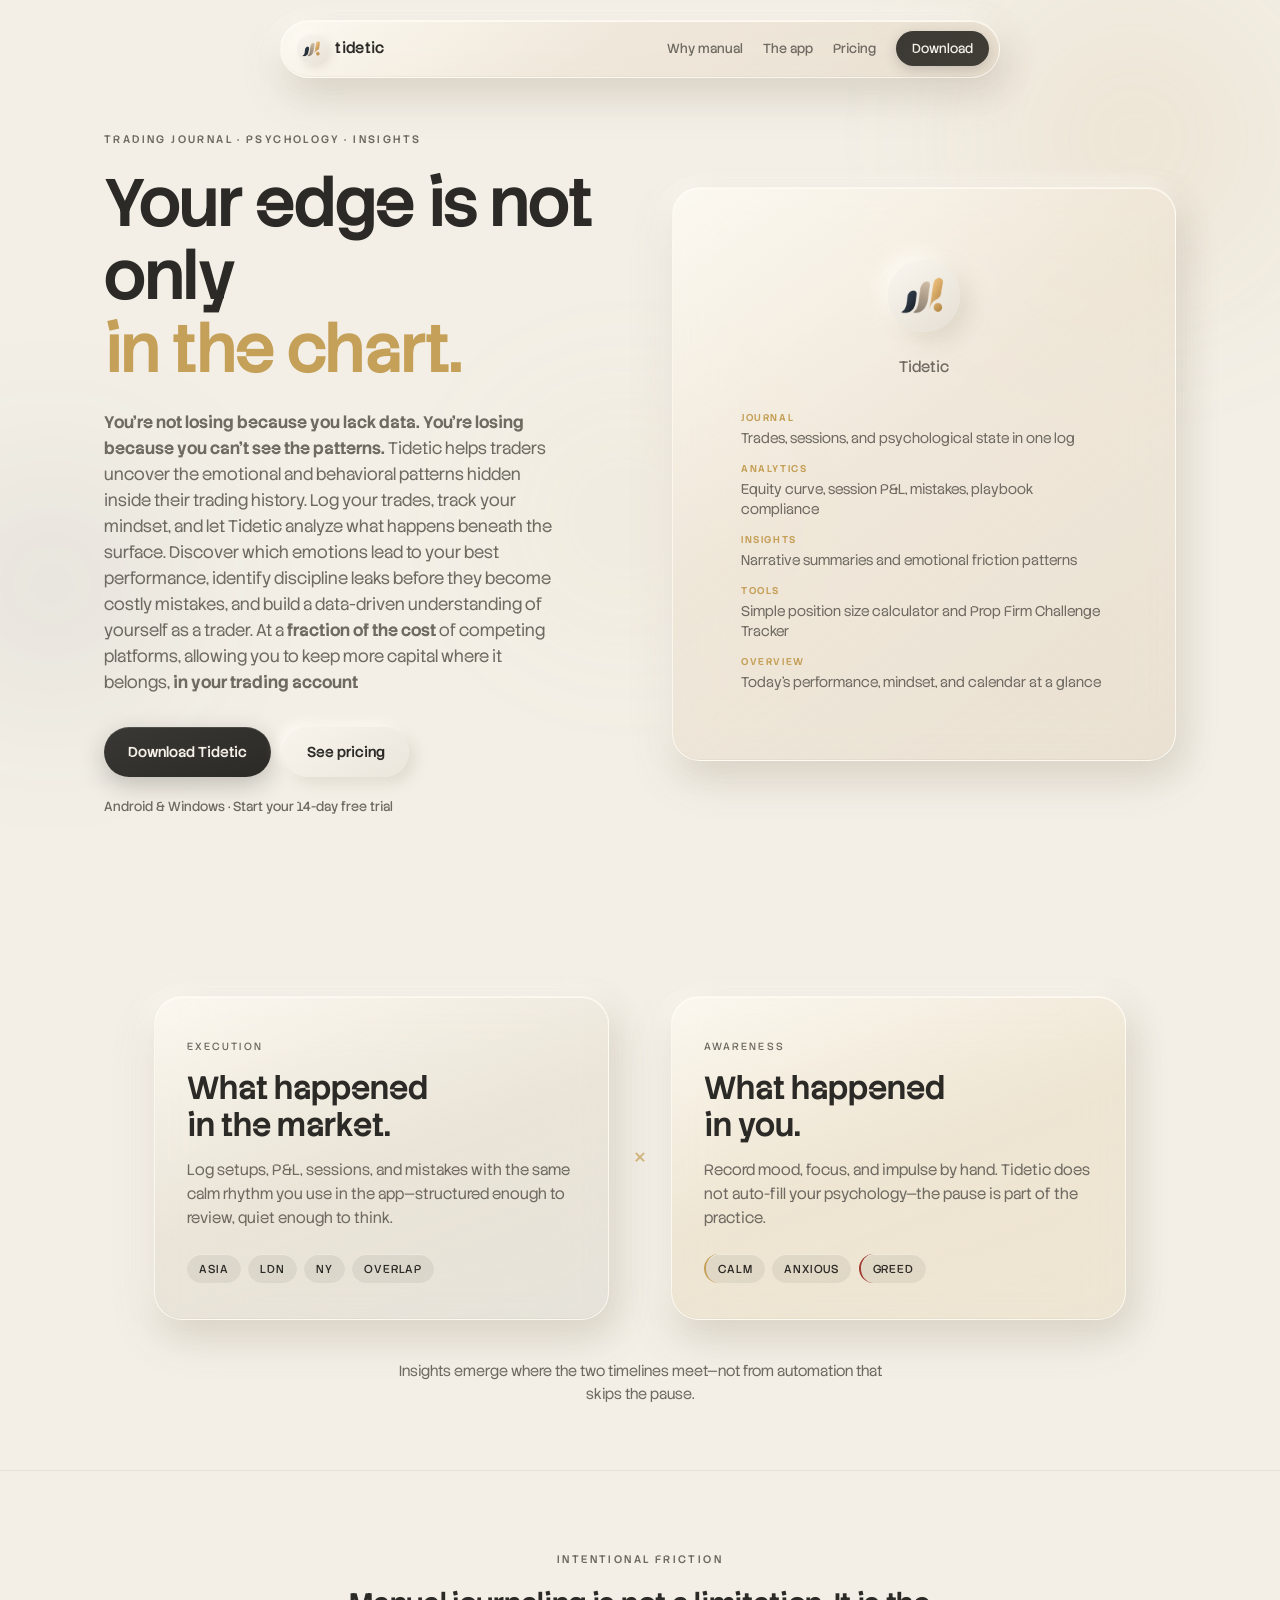
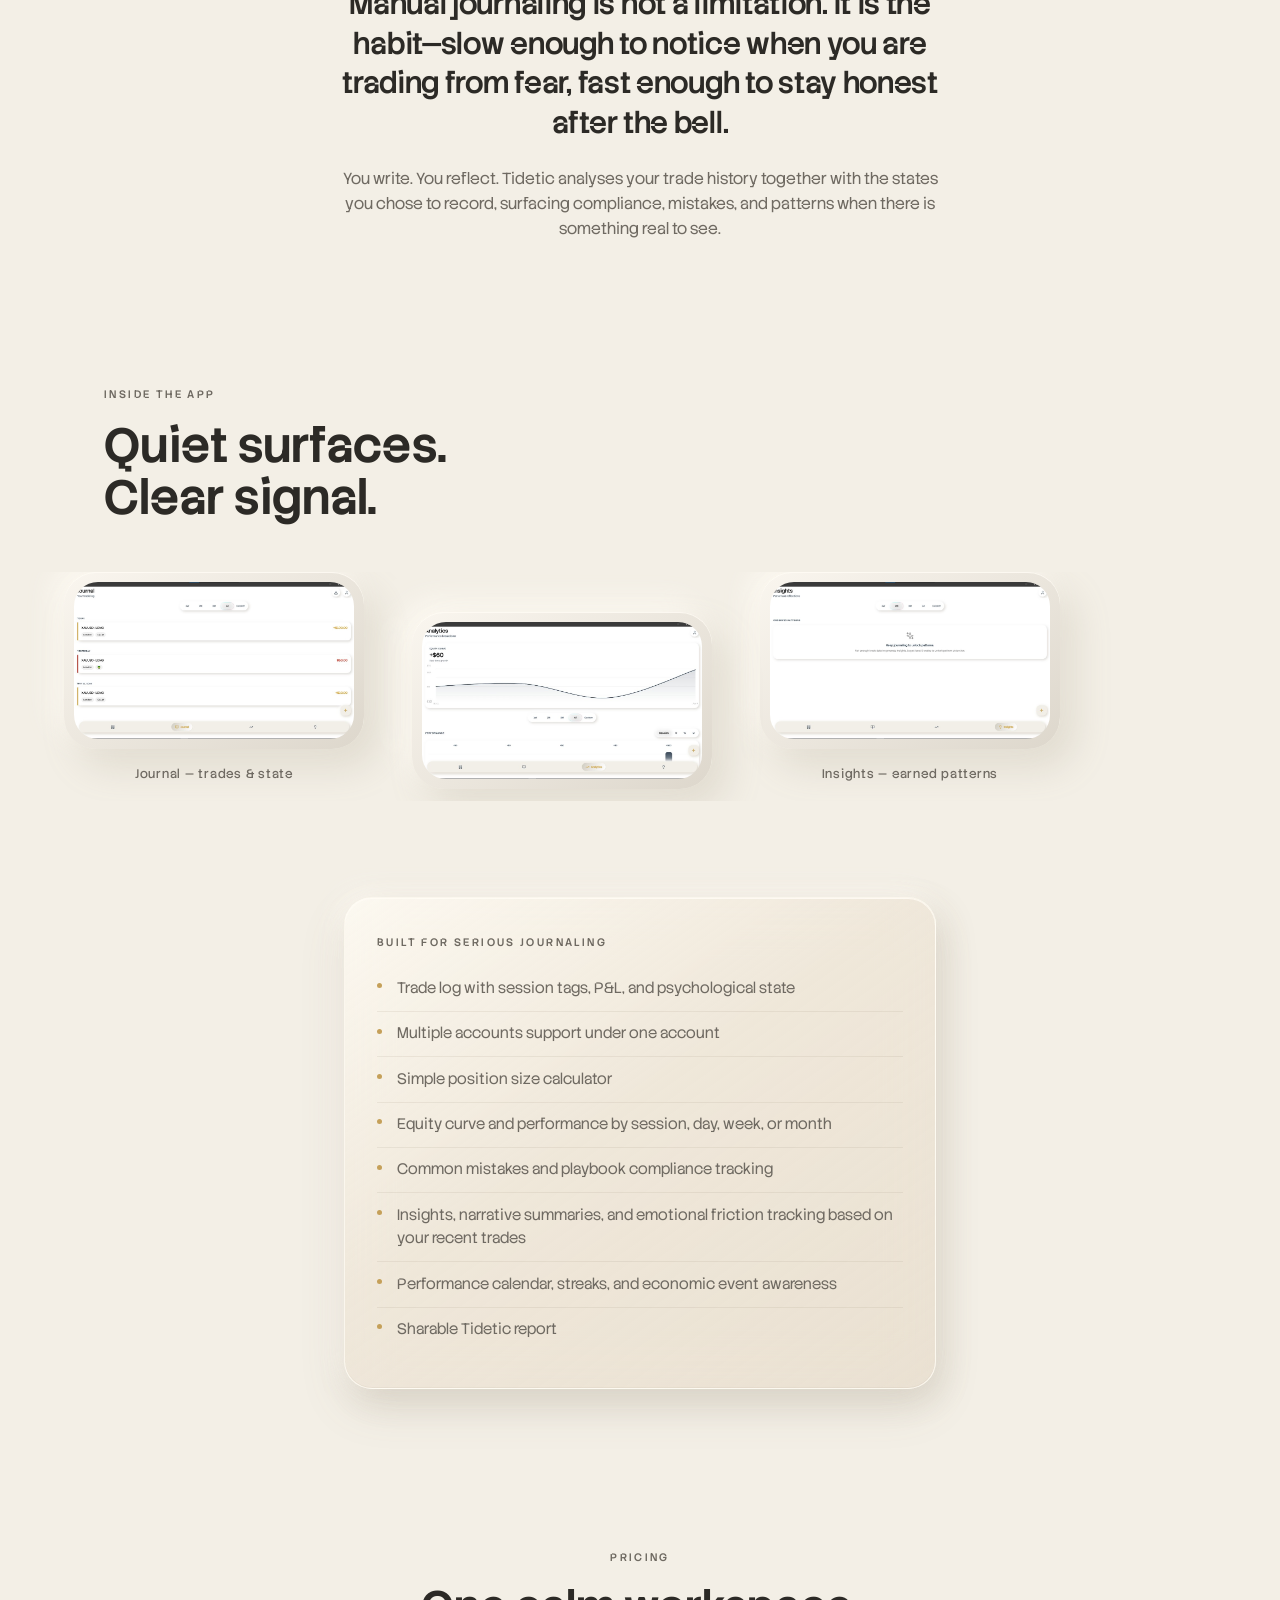
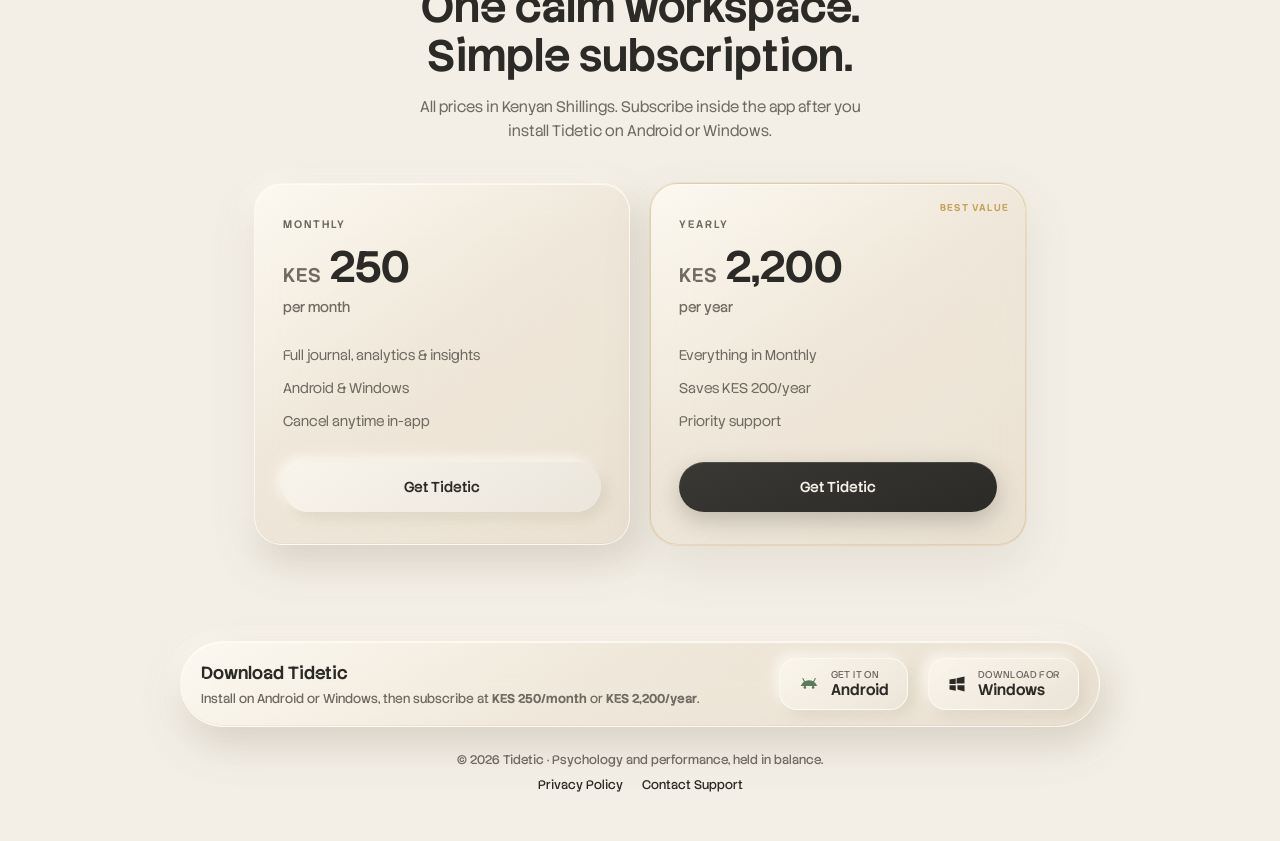
==== index.html @ ba8c6c42 "Update pricing math" ====
<!DOCTYPE html>
<html lang="en">

<head>
  <meta charset="UTF-8" />
  <meta name="viewport" content="width=device-width, initial-scale=1.0" />
  <meta name="description"
    content="Tidetic is a trading journal for Android and Windows that pairs your trades with your psychological state—manual reflection, session analytics, and insights." />
  <meta property="og:title" content="Tidetic — Trade journal &amp; psychology" />
  <meta property="og:description"
    content="Journal trades and mindset together. KES 250/month or KES 2,200/year. Android &amp; Windows." />
  <meta property="og:type" content="website" />
  <meta name="theme-color" content="#f3efe6" />
  <title>Tidetic — Trading journal &amp; psychology</title>
  <link rel="icon" href="images/app_logo_padded_transparent.png" type="image/png" />
  <link rel="preconnect" href="https://fonts.googleapis.com" />
  <link rel="preconnect" href="https://fonts.gstatic.com" crossorigin />
  <link href="https://fonts.googleapis.com/css2?family=Stack+Sans+Notch:wght@300;400;500;600;700&display=swap"
    rel="stylesheet" />
  <link rel="stylesheet" href="styles.css" />
  <script src="config.js" defer></script>
</head>

<body>
  <div class="ambient" aria-hidden="true">
    <span class="orb orb--gold"></span>
    <span class="orb orb--slate"></span>
    <span class="orb orb--warm"></span>
  </div>

  <header class="site-head glass-strip">
    <a class="mark" href="#top" aria-label="Tidetic home">
      <span class="mark__yin" aria-hidden="true">
        <img src="images/app_logo_padded_transparent.png" alt="" width="30" height="30" />
      </span>
      <span class="mark__word">tidetic</span>
    </a>
    <nav class="site-head__nav" aria-label="Primary">
      <a href="#philosophy">Why manual</a>
      <a href="#product">The app</a>
      <a href="#pricing">Pricing</a>
      <a href="#download" class="nav-cta">Download</a>
    </nav>
  </header>

  <main id="top">
    <section class="hero">
      <div class="hero__intro">
        <p class="eyebrow">Trading journal · Psychology · Insights</p>
        <h1>
          <span class="hero__line">Your edge is not only</span>
          <span class="hero__line hero__line--accent">in the chart.</span>
        </h1>
        <p class="hero__lede">
          <b>You're not losing because you lack data. You're losing because you can't see the patterns.</b>
          Tidetic helps traders uncover the emotional and behavioral patterns hidden inside their trading history. Log
          your trades, track your mindset, and let Tidetic analyze what happens beneath the surface. Discover which
          emotions lead to your best performance, identify discipline leaks before they become costly mistakes, and
          build a data-driven understanding of yourself as a trader. At a <b>fraction of the cost</b> of competing
          platforms, allowing you to keep more capital where it belongs, <b>in your trading account</b>
        </p>
        <div class="hero__actions">
          <a href="#download" class="btn btn--primary">Download Tidetic</a>
          <a href="#pricing" class="btn btn--ghost">See pricing</a>
        </div>
        <p class="hero__platforms">Android &amp; Windows · Start your 14-day free trial</p>
      </div>

      <div class="hero-glass glass-panel glass-panel--hero">
        <div class="hero-glass__body">
          <div class="splash-mimic">
            <div class="splash-mimic__orb">
              <img src="images/app_logo_padded_transparent.png" alt="Tidetic app icon" width="72" height="72" />
            </div>
            <p class="splash-mimic__label">Tidetic</p>
          </div>
          <ul class="hero-features">
            <li><span class="hero-features__label">Journal</span> Trades, sessions, and psychological state in one log
            </li>
            <li><span class="hero-features__label">Analytics</span> Equity curve, session P&amp;L, mistakes, playbook
              compliance</li>
            <li><span class="hero-features__label">Insights</span> Narrative summaries and emotional friction patterns
            </li>
            <li><span class="hero-features__label">Tools</span> Simple position size calculator and Prop Firm Challenge
              Tracker</li>
            <li><span class="hero-features__label">Overview</span> Today’s performance, mindset, and calendar at a
              glance</li>
          </ul>
        </div>
      </div>
    </section>

    <section class="duality" aria-labelledby="duality-heading">
      <h2 id="duality-heading" class="sr-only">Trade data and psychological state</h2>
      <div class="duality__grid">
        <article class="glass-panel duality__pane duality__pane--trade">
          <span class="pane-label">Execution</span>
          <h3 class="pane-title">What happened<br />in the market.</h3>
          <p class="pane-copy">Log setups, P&amp;L, sessions, and mistakes with the same calm rhythm you use in the
            app—structured enough to review, quiet enough to think.</p>
          <ul class="pane-tags">
            <li>Asia</li>
            <li>LDN</li>
            <li>NY</li>
            <li>Overlap</li>
          </ul>
        </article>
        <div class="duality__bridge" aria-hidden="true"><span class="duality__and">×</span></div>
        <article class="glass-panel duality__pane duality__pane--mind">
          <span class="pane-label">Awareness</span>
          <h3 class="pane-title">What happened<br />in you.</h3>
          <p class="pane-copy">Record mood, focus, and impulse by hand. Tidetic does not auto-fill your psychology—the
            pause is part of the practice.</p>
          <ul class="pane-tags pane-tags--state">
            <li>Calm</li>
            <li>Anxious</li>
            <li>Greed</li>
          </ul>
        </article>
      </div>
      <p class="duality__footnote">Insights emerge where the two timelines meet—not from automation that skips the
        pause.</p>
    </section>

    <section id="philosophy" class="philosophy">
      <div class="philosophy__inner">
        <p class="eyebrow">Intentional friction</p>
        <blockquote class="philosophy__quote">
          Manual journaling is not a limitation. It is the habit—slow enough to notice when you are trading from fear,
          fast enough to stay honest after the bell.
        </blockquote>
        <p class="philosophy__body">
          You write. You reflect. Tidetic analyses your trade history together with the states you chose to record,
          surfacing compliance, mistakes, and patterns when there is something real to see.
        </p>
      </div>
    </section>

    <section id="product" class="showcase">
      <header class="showcase__head">
        <p class="eyebrow">Inside the app</p>
        <h2>Quiet surfaces.<br />Clear signal.</h2>
      </header>
      <div class="showcase__stage">
        <figure class="device-frame">
          <div class="device-frame__bezel">
            <img src="images/journal.png" alt="Tidetic Journal screen listing trades with psychological tags"
              width="390" height="844" loading="lazy" />
          </div>
          <figcaption>Journal — trades &amp; state</figcaption>
        </figure>
        <figure class="device-frame device-frame--offset">
          <div class="device-frame__bezel">
            <img src="images/analytics-equity.png" alt="Tidetic Analytics equity curve and performance breakdown"
              width="390" height="844" loading="lazy" />
          </div>
          <figcaption>Analytics — equity &amp; sessions</figcaption>
        </figure>
        <figure class="device-frame">
          <div class="device-frame__bezel">
            <img src="images/insights.png" alt="Tidetic Insights patterns and reflections" width="390" height="844"
              loading="lazy" />
          </div>
          <figcaption>Insights — earned patterns</figcaption>
        </figure>
      </div>
    </section>

    <section class="capabilities">
      <div class="capabilities__glass glass-panel">
        <p class="eyebrow">Built for serious journaling</p>
        <ul class="capabilities__list">
          <li>Trade log with session tags, P&amp;L, and psychological state</li>
          <li>Multiple accounts support under one account</li>
          <li>Simple position size calculator</li>
          <li>Equity curve and performance by session, day, week, or month</li>
          <li>Common mistakes and playbook compliance tracking</li>
          <li>Insights, narrative summaries, and emotional friction tracking based on your recent trades</li>
          <li>Performance calendar, streaks, and economic event awareness</li>
          <li>Sharable Tidetic report</li>
        </ul>
      </div>
    </section>

    <section id="pricing" class="pricing" aria-labelledby="pricing-heading">
      <header class="pricing__head">
        <p class="eyebrow">Pricing</p>
        <h2 id="pricing-heading">One calm workspace.<br />Simple subscription.</h2>
        <p class="pricing__intro">All prices in Kenyan Shillings. Subscribe inside the app after you install Tidetic on
          Android or Windows.</p>
      </header>

      <div class="pricing__cards">
        <article class="glass-panel pricing-card">
          <p class="pricing-card__label">Monthly</p>
          <p class="pricing-card__price"><span class="pricing-card__currency">KES</span> <span
              class="pricing-card__amount">250</span></p>
          <p class="pricing-card__period">per month</p>
          <ul class="pricing-card__features">
            <li>Full journal, analytics &amp; insights</li>
            <li>Android &amp; Windows</li>
            <li>Cancel anytime in-app</li>
          </ul>
          <a href="#download" class="btn btn--ghost pricing-card__cta">Get Tidetic</a>
        </article>

        <article class="glass-panel pricing-card pricing-card--featured">
          <p class="pricing-card__badge">Best value</p>
          <p class="pricing-card__label">Yearly</p>
          <p class="pricing-card__price"><span class="pricing-card__currency">KES</span> <span
              class="pricing-card__amount">2,200</span></p>
          <p class="pricing-card__period">per year</p>
          <ul class="pricing-card__features">
            <li>Everything in Monthly</li>
            <li>Saves KES 200/year</li>
            <li>Priority support</li>
          </ul>
          <a href="#download" class="btn btn--primary pricing-card__cta">Get Tidetic</a>
        </article>
      </div>
    </section>
  </main>

  <footer id="download" class="site-footer">
    <div class="download-dock__glass glass-strip">
      <div class="download-dock__copy">
        <p class="download-dock__title">Download Tidetic</p>
        <p class="download-dock__sub">Install on Android or Windows, then subscribe at <strong>KES 250/month</strong> or
          <strong>KES 2,200/year</strong>.
        </p>
      </div>
      <div class="download-dock__actions">
        <a href="downloads/tidetic-android.apk" download class="dl-btn dl-btn--android" id="dl-android"
          aria-label="Get Tidetic on Android">
          <svg viewBox="0 0 24 24" width="22" height="22" aria-hidden="true">
            <path fill="currentColor"
              d="M17.6 9.48l1.84-3.18c.16-.27.06-.62-.22-.78a.6.6 0 0 0-.78.22l-1.88 3.24a11.4 11.4 0 0 0-8.92 0L5.76 5.74a.6.6 0 0 0-.78-.22c-.28.16-.38.51-.22.78L6.4 9.48A10.15 10.15 0 0 0 3 14.25h18a10.15 10.15 0 0 0-3.6-4.77zM7.5 17.25a1.5 1.5 0 1 1 0-3 1.5 1.5 0 0 1 0 3zm9 0a1.5 1.5 0 1 1 0-3 1.5 1.5 0 0 1 0 3z" />
          </svg>
          <span><small>Get it on</small>Android</span>
        </a>
        <a href="downloads/tidetic-windows.exe" download class="dl-btn dl-btn--windows" id="dl-windows" aria-label="Get Tidetic for Windows">
          <svg viewBox="0 0 24 24" width="20" height="20" aria-hidden="true">
            <path fill="currentColor"
              d="M3 12V6.5l7.5-1v6.5H3zm8.5-7L21 3v8.5h-9.5V5zM3 13.5h7.5V20L3 18.5V13.5zm9.5 0H21V21l-8.5-2.5v-5z" />
          </svg>
          <span><small>Download for</small>Windows</span>
        </a>
      </div>
    </div>
    <div class="site-footer__meta">
      <p>© <span id="year"></span> Tidetic · Psychology and performance, held in balance.</p>
      <p>
        <a href="privacy.html" style="margin-right: 16px;">Privacy Policy</a>
        <a href="mailto:tideticjournal@gmail.com">Contact Support</a>
      </p>
    </div>
  </footer>

  <script src="script.js"></script>

  <!--Start of Tawk.to Script-->
  <script type="text/javascript">
  var Tawk_API=Tawk_API||{}, Tawk_LoadStart=new Date();
  (function(){
  var s1=document.createElement("script"),s0=document.getElementsByTagName("script")[0];
  s1.async=true;
  s1.src='https://embed.tawk.to/6a3e41a8a628e21d47729a37/1js1j0urt';
  s1.charset='UTF-8';
  s1.setAttribute('crossorigin','*');
  s0.parentNode.insertBefore(s1,s0);
  })();
  </script>
  <!--End of Tawk.to Script-->
</body>

</html>
---- styles.css ----
/* Tidetic landing — warm cream, liquid glass, soft neumorphism */

:root {
  --cream: #f3efe6;
  --cream-deep: #ebe6dc;
  --cream-ink: #2c2a26;
  --cream-muted: #6f6a62;
  --gold: #c5a059;
  --gold-soft: #dcc48a;
  --gold-glow: rgba(197, 160, 89, 0.35);
  --brick: #a33b32;
  --slate: #4a5568;
  --glass-fill: rgba(252, 248, 240, 0.52);
  --glass-edge: rgba(255, 252, 245, 0.75);
  --glass-shadow: rgba(120, 108, 90, 0.12);
  --neu-light: rgba(255, 252, 245, 0.85);
  --neu-dark: rgba(160, 148, 128, 0.22);
  --radius-lg: 28px;
  --radius-pill: 999px;
  --font: "Stack Sans Notch", system-ui, sans-serif;
  --ease: cubic-bezier(0.22, 1, 0.36, 1);
}

*,
*::before,
*::after {
  box-sizing: border-box;
}

html {
  scroll-behavior: smooth;
}

body {
  margin: 0;
  min-height: 100vh;
  font-family: var(--font);
  font-weight: 400;
  color: var(--cream-ink);
  background: var(--cream);
  line-height: 1.55;
  overflow-x: hidden;
}

.sr-only {
  position: absolute;
  width: 1px;
  height: 1px;
  padding: 0;
  margin: -1px;
  overflow: hidden;
  clip: rect(0, 0, 0, 0);
  border: 0;
}

/* Ambient colour fields — makes glass readable */
.ambient {
  position: fixed;
  inset: 0;
  z-index: 0;
  pointer-events: none;
  overflow: hidden;
}

.orb {
  position: absolute;
  border-radius: 50%;
  filter: blur(80px);
  opacity: 0.55;
  animation: drift 22s var(--ease) infinite alternate;
}

.orb--gold {
  width: min(55vw, 420px);
  height: min(55vw, 420px);
  top: -8%;
  right: -5%;
  background: radial-gradient(circle, var(--gold-glow) 0%, transparent 70%);
}

.orb--slate {
  width: min(45vw, 360px);
  height: min(45vw, 360px);
  bottom: 15%;
  left: -10%;
  background: radial-gradient(circle, rgba(74, 85, 104, 0.2) 0%, transparent 70%);
  animation-delay: -7s;
}

.orb--warm {
  width: min(35vw, 280px);
  height: min(35vw, 280px);
  top: 42%;
  left: 38%;
  background: radial-gradient(circle, rgba(220, 196, 138, 0.25) 0%, transparent 70%);
  animation-delay: -14s;
}

@keyframes drift {
  from { transform: translate(0, 0) scale(1); }
  to { transform: translate(3%, 4%) scale(1.08); }
}

/* Shared glass — warm brownish tint like landing awareness card */
.glass-strip,
.glass-panel {
  background: linear-gradient(
    145deg,
    rgba(255, 252, 245, 0.72) 0%,
    rgba(235, 225, 210, 0.55) 45%,
    rgba(220, 205, 185, 0.42) 100%
  );
  backdrop-filter: blur(28px) saturate(1.35);
  -webkit-backdrop-filter: blur(28px) saturate(1.35);
  border: 1px solid var(--glass-edge);
  box-shadow:
    inset 0 1px 0 var(--neu-light),
    inset 0 -1px 0 rgba(180, 165, 145, 0.12),
    0 18px 48px var(--glass-shadow),
    8px 12px 32px var(--neu-dark),
    -6px -6px 24px var(--neu-light);
}

/* Header */
.site-head {
  position: fixed;
  top: 1.25rem;
  left: 50%;
  transform: translateX(-50%);
  z-index: 100;
  display: flex;
  align-items: center;
  justify-content: space-between;
  gap: 2rem;
  width: min(92vw, 720px);
  padding: 0.65rem 0.65rem 0.65rem 1rem;
  border-radius: var(--radius-pill);
}

.mark {
  display: flex;
  align-items: center;
  gap: 0.55rem;
  text-decoration: none;
  color: var(--cream-ink);
}

.mark__yin {
  display: flex;
  align-items: center;
  justify-content: center;
  width: 30px;
  height: 30px;
  border-radius: 50%;
  overflow: hidden;
  background: linear-gradient(145deg, #faf6ef, #e8e2d8);
  box-shadow:
    4px 4px 10px var(--neu-dark),
    -3px -3px 8px var(--neu-light);
}

.mark__yin img {
  width: 100%;
  height: 100%;
  border-radius: 50%;
  object-fit: cover;
  display: block;
}

.mark__word {
  font-size: 0.95rem;
  font-weight: 500;
  letter-spacing: 0.02em;
}

.site-head__nav {
  display: flex;
  align-items: center;
  gap: 1.25rem;
  font-size: 0.82rem;
}

.site-head__nav a {
  color: var(--cream-muted);
  text-decoration: none;
  transition: color 0.2s;
}

.site-head__nav a:hover {
  color: var(--cream-ink);
}

.nav-cta {
  padding: 0.45rem 1rem;
  border-radius: var(--radius-pill);
  background: linear-gradient(145deg, rgba(44, 42, 38, 0.92), rgba(55, 52, 47, 0.95));
  color: #f5f0e8 !important;
  box-shadow: 0 4px 14px rgba(44, 42, 38, 0.2);
}

/* Typography helpers */
.eyebrow {
  margin: 0 0 1rem;
  font-size: 0.68rem;
  font-weight: 500;
  letter-spacing: 0.22em;
  text-transform: uppercase;
  color: var(--cream-muted);
}

/* Hero */
main {
  position: relative;
  z-index: 1;
}

.hero {
  display: grid;
  grid-template-columns: 1fr 1fr;
  gap: clamp(2rem, 5vw, 4rem);
  align-items: center;
  min-height: 100vh;
  padding: 7rem clamp(1.5rem, 5vw, 5rem) 4rem;
  max-width: 1200px;
  margin: 0 auto;
}

.hero__line {
  display: block;
  font-size: clamp(2.4rem, 5.5vw, 4.2rem);
  font-weight: 600;
  line-height: 1.08;
  letter-spacing: -0.02em;
}

.hero__line--accent {
  color: var(--gold);
}

.hero__lede {
  margin: 1.5rem 0 2rem;
  max-width: 28rem;
  font-size: 1.05rem;
  font-weight: 300;
  color: var(--cream-muted);
}

.hero__actions {
  display: flex;
  flex-wrap: wrap;
  gap: 0.75rem;
}

.btn {
  display: inline-flex;
  align-items: center;
  padding: 0.85rem 1.5rem;
  border-radius: var(--radius-pill);
  font-family: var(--font);
  font-size: 0.9rem;
  font-weight: 500;
  text-decoration: none;
  transition: transform 0.25s var(--ease), box-shadow 0.25s;
}

.btn--primary {
  color: #f5f0e8;
  background: linear-gradient(160deg, #3a3834, #2c2a26);
  box-shadow:
    0 8px 24px rgba(44, 42, 38, 0.25),
    inset 0 1px 0 rgba(255, 252, 245, 0.12);
}

.btn--ghost {
  color: var(--cream-ink);
  background: linear-gradient(145deg, #f8f4ec, #ebe6dc);
  box-shadow:
    6px 6px 14px var(--neu-dark),
    -5px -5px 12px var(--neu-light);
}

.btn:hover {
  transform: translateY(-2px);
}

.hero__platforms {
  margin: 1.25rem 0 0;
  font-size: 0.82rem;
  color: var(--cream-muted);
}

/* Hero glass card */
.glass-panel--hero {
  border-radius: var(--radius-lg);
}

.hero-glass__body {
  padding: 2.25rem 2rem 2rem;
}

.splash-mimic {
  text-align: center;
  margin-bottom: 2rem;
}

.splash-mimic__orb {
  display: inline-flex;
  align-items: center;
  justify-content: center;
  width: 72px;
  height: 72px;
  border-radius: 50%;
  overflow: hidden;
  background: linear-gradient(145deg, #faf6ef, #e5dfd4);
  box-shadow:
    10px 10px 22px var(--neu-dark),
    -8px -8px 18px var(--neu-light);
}

.splash-mimic__orb img {
  width: 100%;
  height: 100%;
  object-fit: cover;
  display: block;
}

.splash-mimic__label {
  margin: 1rem 0 0;
  font-size: 0.95rem;
  font-weight: 400;
  color: var(--cream-muted);
}

.hero-features {
  list-style: none;
  margin: 0;
  padding: 0;
  display: flex;
  flex-direction: column;
  gap: 0.85rem;
}

.hero-features li {
  font-size: 0.88rem;
  font-weight: 300;
  color: var(--cream-muted);
  line-height: 1.45;
  padding-left: 0.25rem;
}

.hero-features__label {
  display: block;
  font-size: 0.62rem;
  font-weight: 600;
  letter-spacing: 0.16em;
  text-transform: uppercase;
  color: var(--gold);
  margin-bottom: 0.15rem;
}

/* Duality section */
.duality {
  padding: 6rem clamp(1.5rem, 5vw, 5rem) 4rem;
  max-width: 1100px;
  margin: 0 auto;
}

.duality__grid {
  display: grid;
  grid-template-columns: 1fr auto 1fr;
  gap: 1rem;
  align-items: stretch;
}

.glass-panel {
  border-radius: var(--radius-lg);
  padding: 2.25rem 2rem;
}

.duality__pane--trade {
  background: linear-gradient(
    160deg,
    rgba(255, 252, 245, 0.65) 0%,
    rgba(225, 218, 205, 0.5) 50%,
    rgba(74, 85, 104, 0.08) 100%
  );
}

.duality__pane--mind {
  background: linear-gradient(
    160deg,
    rgba(255, 252, 245, 0.65) 0%,
    rgba(232, 220, 195, 0.52) 50%,
    rgba(197, 160, 89, 0.12) 100%
  );
}

.pane-label {
  font-size: 0.65rem;
  letter-spacing: 0.2em;
  text-transform: uppercase;
  color: var(--cream-muted);
}

.pane-title {
  margin: 0.75rem 0 1rem;
  font-size: clamp(1.5rem, 3vw, 2rem);
  font-weight: 600;
  line-height: 1.15;
}

.pane-copy {
  margin: 0 0 1.5rem;
  font-size: 0.95rem;
  font-weight: 300;
  color: var(--cream-muted);
}

.pane-tags {
  display: flex;
  flex-wrap: wrap;
  gap: 0.45rem;
  list-style: none;
  margin: 0;
  padding: 0;
}

.pane-tags li {
  padding: 0.35rem 0.75rem;
  border-radius: var(--radius-pill);
  font-size: 0.72rem;
  letter-spacing: 0.08em;
  text-transform: uppercase;
  background: rgba(44, 42, 38, 0.07);
  color: var(--cream-ink);
  box-shadow: inset 0 1px 0 rgba(255, 252, 245, 0.5);
}

.pane-tags--state li:nth-child(1) {
  border-left: 2px solid var(--gold);
}

.pane-tags--state li:nth-child(3) {
  border-left: 2px solid var(--brick);
}

.duality__bridge {
  display: flex;
  align-items: center;
  justify-content: center;
  padding: 0 0.5rem;
}

.duality__and {
  font-size: 1.5rem;
  font-weight: 300;
  color: var(--gold);
  opacity: 0.7;
}

.duality__footnote {
  margin: 2.5rem auto 0;
  max-width: 32rem;
  text-align: center;
  font-size: 0.92rem;
  font-weight: 300;
  color: var(--cream-muted);
}

/* Philosophy */
.philosophy {
  padding: 5rem clamp(1.5rem, 5vw, 5rem);
  border-top: 1px solid rgba(160, 148, 128, 0.15);
}

.philosophy__inner {
  max-width: 38rem;
  margin: 0 auto;
  text-align: center;
}

.philosophy__quote {
  margin: 0 0 1.5rem;
  font-size: clamp(1.35rem, 3vw, 1.85rem);
  font-weight: 500;
  line-height: 1.35;
  letter-spacing: -0.01em;
}

.philosophy__body {
  margin: 0;
  font-size: 1rem;
  font-weight: 300;
  color: var(--cream-muted);
}

/* Showcase */
.showcase {
  padding: 4rem 0 6rem;
}

.showcase__head {
  padding: 0 clamp(1.5rem, 5vw, 5rem) 3rem;
  max-width: 1200px;
  margin: 0 auto;
}

.showcase__head h2 {
  margin: 0;
  font-size: clamp(2rem, 4vw, 3rem);
  font-weight: 600;
  line-height: 1.1;
}

.showcase__stage {
  display: flex;
  gap: clamp(1.5rem, 4vw, 3rem);
  padding: 0 clamp(1.5rem, 5vw, 5rem) 1rem;
  overflow-x: auto;
  scroll-snap-type: x mandatory;
  scrollbar-width: thin;
  scrollbar-color: var(--gold-soft) transparent;
}

.device-frame {
  flex: 0 0 min(78vw, 300px);
  scroll-snap-align: center;
  margin: 0;
}

.device-frame__bezel {
  border-radius: 32px;
  padding: 10px;
  background: linear-gradient(145deg, #faf6ef, #ddd7cc);
  box-shadow:
    14px 18px 36px var(--neu-dark),
    -10px -10px 28px var(--neu-light),
    inset 0 1px 0 var(--neu-light);
}

.device-frame__bezel img {
  display: block;
  width: 100%;
  height: auto;
  border-radius: 24px;
  background: var(--cream-deep);
}

.device-frame figcaption {
  margin-top: 1rem;
  font-size: 0.78rem;
  letter-spacing: 0.06em;
  color: var(--cream-muted);
  text-align: center;
}

.device-frame--offset {
  transform: translateY(2.5rem);
}

/* Capabilities */
.capabilities {
  padding: 0 clamp(1.5rem, 5vw, 5rem) 5rem;
  max-width: 720px;
  margin: 0 auto;
}

.capabilities__glass {
  border-radius: var(--radius-lg);
  padding: 2.25rem 2rem;
}

.capabilities__list {
  margin: 0;
  padding: 0;
  list-style: none;
}

.capabilities__list li {
  position: relative;
  padding: 0.65rem 0 0.65rem 1.25rem;
  font-size: 0.95rem;
  font-weight: 300;
  color: var(--cream-muted);
  border-bottom: 1px solid rgba(160, 148, 128, 0.15);
}

.capabilities__list li:last-child {
  border-bottom: none;
}

.capabilities__list li::before {
  content: "";
  position: absolute;
  left: 0;
  top: 1.05rem;
  width: 5px;
  height: 5px;
  border-radius: 50%;
  background: var(--gold);
}

/* Pricing */
.pricing {
  padding: 5rem clamp(1.5rem, 5vw, 5rem) 6rem;
  max-width: 900px;
  margin: 0 auto;
}

.pricing__head {
  text-align: center;
  margin-bottom: 2.5rem;
}

.pricing__head h2 {
  margin: 0;
  font-size: clamp(2rem, 4vw, 2.75rem);
  font-weight: 600;
  line-height: 1.12;
}

.pricing__intro {
  margin: 1rem auto 0;
  max-width: 28rem;
  font-size: 0.95rem;
  font-weight: 300;
  color: var(--cream-muted);
}

.pricing__cards {
  display: grid;
  grid-template-columns: repeat(2, 1fr);
  gap: 1.25rem;
}

.pricing-card {
  position: relative;
  border-radius: var(--radius-lg);
  padding: 2rem 1.75rem;
  display: flex;
  flex-direction: column;
}

.pricing-card--featured {
  border-color: rgba(197, 160, 89, 0.35);
  box-shadow:
    inset 0 1px 0 var(--neu-light),
    0 20px 50px var(--glass-shadow),
    0 0 0 1px rgba(197, 160, 89, 0.15);
}

.pricing-card__badge {
  position: absolute;
  top: 1rem;
  right: 1rem;
  margin: 0;
  font-size: 0.62rem;
  font-weight: 600;
  letter-spacing: 0.12em;
  text-transform: uppercase;
  color: var(--gold);
}

.pricing-card__label {
  margin: 0;
  font-size: 0.68rem;
  font-weight: 600;
  letter-spacing: 0.18em;
  text-transform: uppercase;
  color: var(--cream-muted);
}

.pricing-card__price {
  margin: 0.75rem 0 0;
  font-size: clamp(2.2rem, 5vw, 2.75rem);
  font-weight: 600;
  line-height: 1;
  color: var(--cream-ink);
}

.pricing-card__currency {
  font-size: 0.45em;
  font-weight: 500;
  color: var(--cream-muted);
}

.pricing-card__period {
  margin: 0.5rem 0 1.25rem;
  font-size: 0.88rem;
  color: var(--cream-muted);
}

.pricing-card__save {
  color: var(--gold);
}

.pricing-card__features {
  margin: 0 0 1.5rem;
  padding: 0;
  list-style: none;
  flex: 1;
}

.pricing-card__features li {
  font-size: 0.88rem;
  font-weight: 300;
  color: var(--cream-muted);
  padding: 0.35rem 0;
}

.pricing-card__cta {
  width: 100%;
  justify-content: center;
}

/* Footer / download */
.site-footer {
  position: relative;
  z-index: 10;
  padding: 0 clamp(1rem, 4vw, 2rem) 2.5rem;
}

.download-dock__glass {
  display: flex;
  flex-wrap: wrap;
  align-items: center;
  justify-content: space-between;
  gap: 1.5rem;
  max-width: 920px;
  margin: 0 auto;
  padding: 1rem 1.25rem;
  border-radius: var(--radius-pill);
}

.site-footer__meta {
  max-width: 920px;
  margin: 1.5rem auto 0;
  text-align: center;
  font-size: 0.78rem;
  color: var(--cream-muted);
}

.site-footer__meta p {
  margin: 0.35rem 0;
}

.site-footer__meta a {
  color: var(--cream-ink);
  text-decoration: none;
}

.site-footer__meta a:hover {
  color: var(--gold);
}

.download-dock__title {
  margin: 0;
  font-size: 1.1rem;
  font-weight: 600;
}

.download-dock__sub {
  margin: 0.2rem 0 0;
  font-size: 0.8rem;
  color: var(--cream-muted);
}

.download-dock__actions {
  display: flex;
  flex-wrap: wrap;
  gap: 1.25rem;
}

.download-dock__copy {
  flex: 1 1 320px;
  min-width: 260px;
}

.dl-btn {
  display: flex;
  align-items: center;
  gap: 0.65rem;
  padding: 0.65rem 1.15rem;
  border-radius: 18px;
  text-decoration: none;
  color: var(--cream-ink);
  background: linear-gradient(145deg, rgba(255, 252, 245, 0.7), rgba(235, 230, 220, 0.5));
  border: 1px solid var(--glass-edge);
  box-shadow:
    5px 5px 14px var(--neu-dark),
    -4px -4px 12px var(--neu-light);
  transition: transform 0.2s var(--ease);
}

.dl-btn span {
  display: flex;
  flex-direction: column;
  font-size: 0.95rem;
  font-weight: 600;
  line-height: 1.2;
}

.dl-btn small {
  font-size: 0.62rem;
  font-weight: 400;
  letter-spacing: 0.04em;
  color: var(--cream-muted);
  text-transform: uppercase;
}

.dl-btn--android:hover,
.dl-btn--windows:hover {
  transform: translateY(-2px);
}

.dl-btn--android svg {
  color: #5c7a5a;
}

/* Responsive */
@media (max-width: 900px) {
  .hero {
    grid-template-columns: 1fr;
    padding-top: 6.5rem;
    min-height: auto;
  }

  .glass-panel--hero {
    order: -1;
    max-width: 420px;
    margin: 0 auto;
  }

  .pricing__cards {
    grid-template-columns: 1fr;
  }

  .duality__grid {
    grid-template-columns: 1fr;
  }

  .duality__bridge {
    padding: 0.5rem 0;
  }

  .duality__and {
    transform: rotate(90deg);
  }

  .device-frame--offset {
    transform: none;
  }

  .site-head__nav a:not(.nav-cta) {
    display: none;
  }
}

@media (max-width: 520px) {
  .download-dock__glass {
    border-radius: var(--radius-lg);
    flex-direction: column;
    align-items: stretch;
    text-align: center;
  }

  .download-dock__actions {
    justify-content: center;
  }

  .hero__actions {
    flex-direction: column;
  }

  .btn {
    justify-content: center;
  }
}

@media (prefers-reduced-motion: reduce) {
  .orb {
    animation: none;
  }

  html {
    scroll-behavior: auto;
  }
}
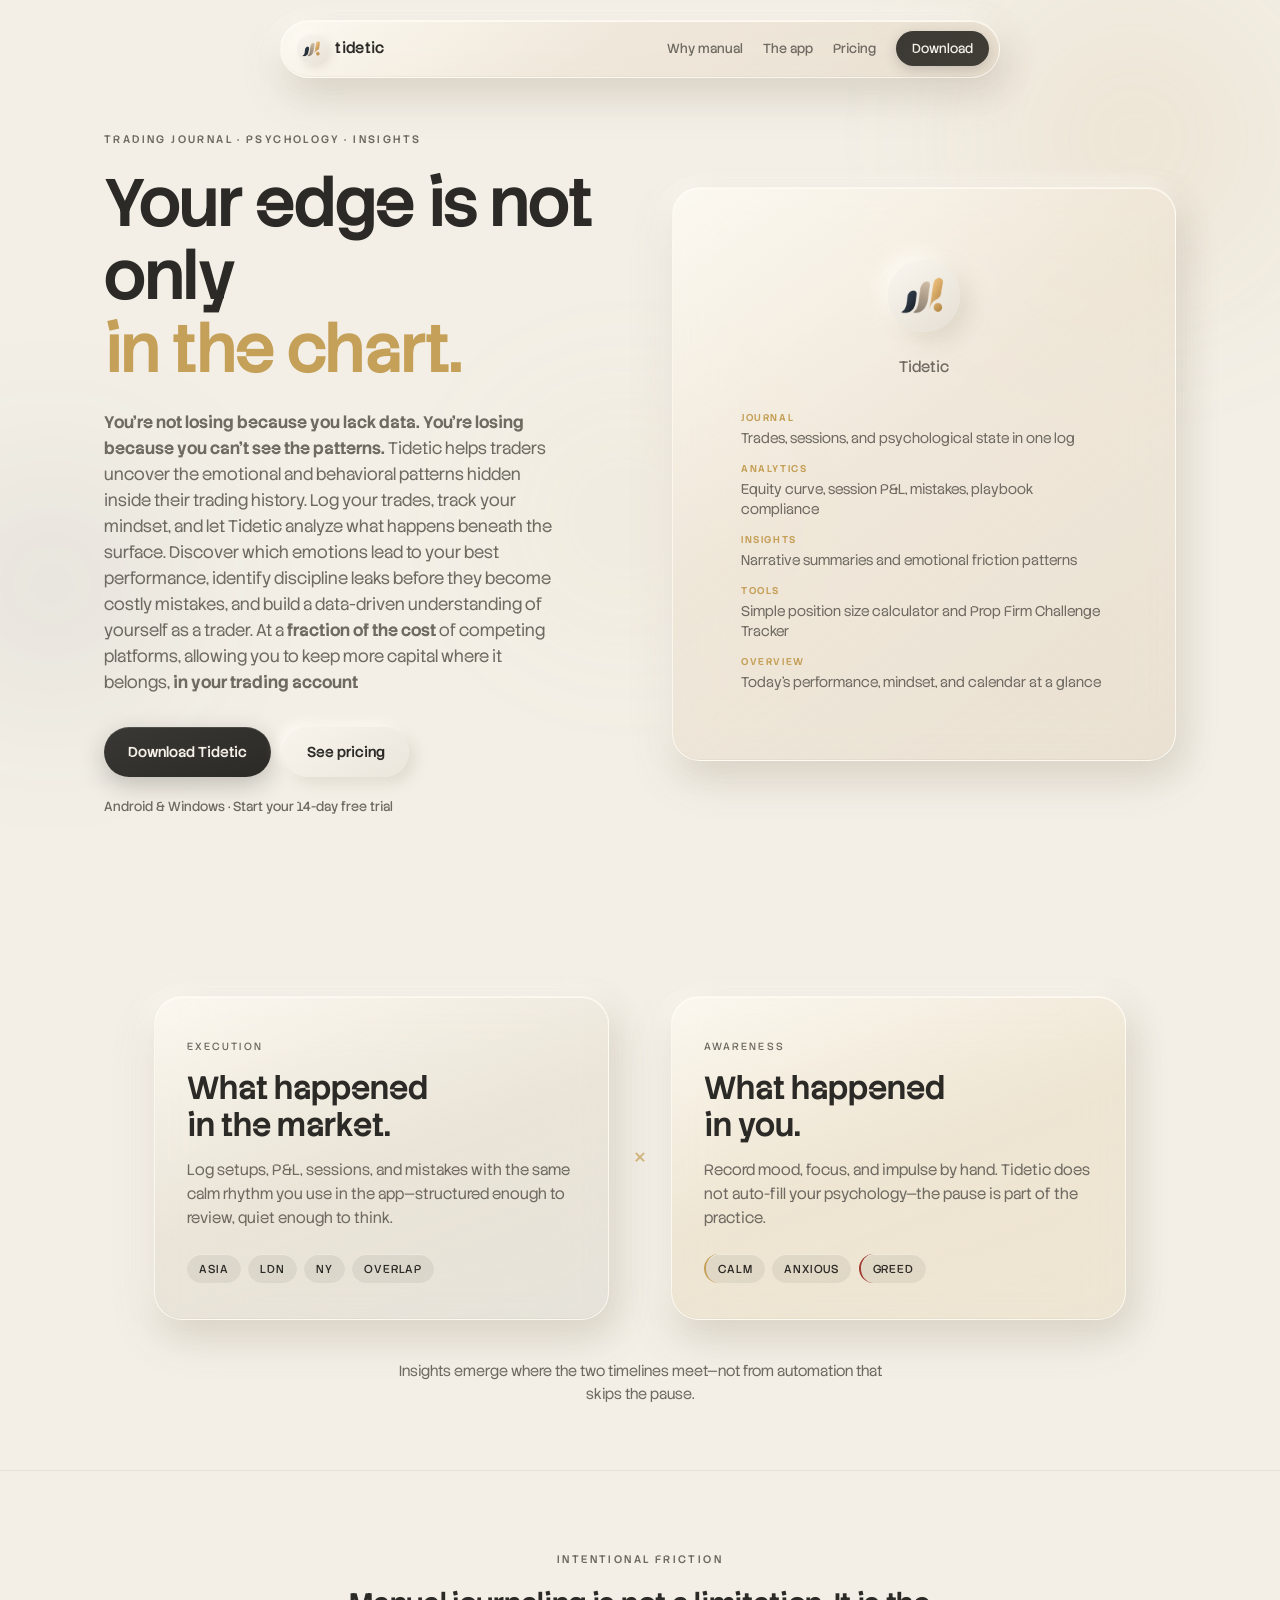
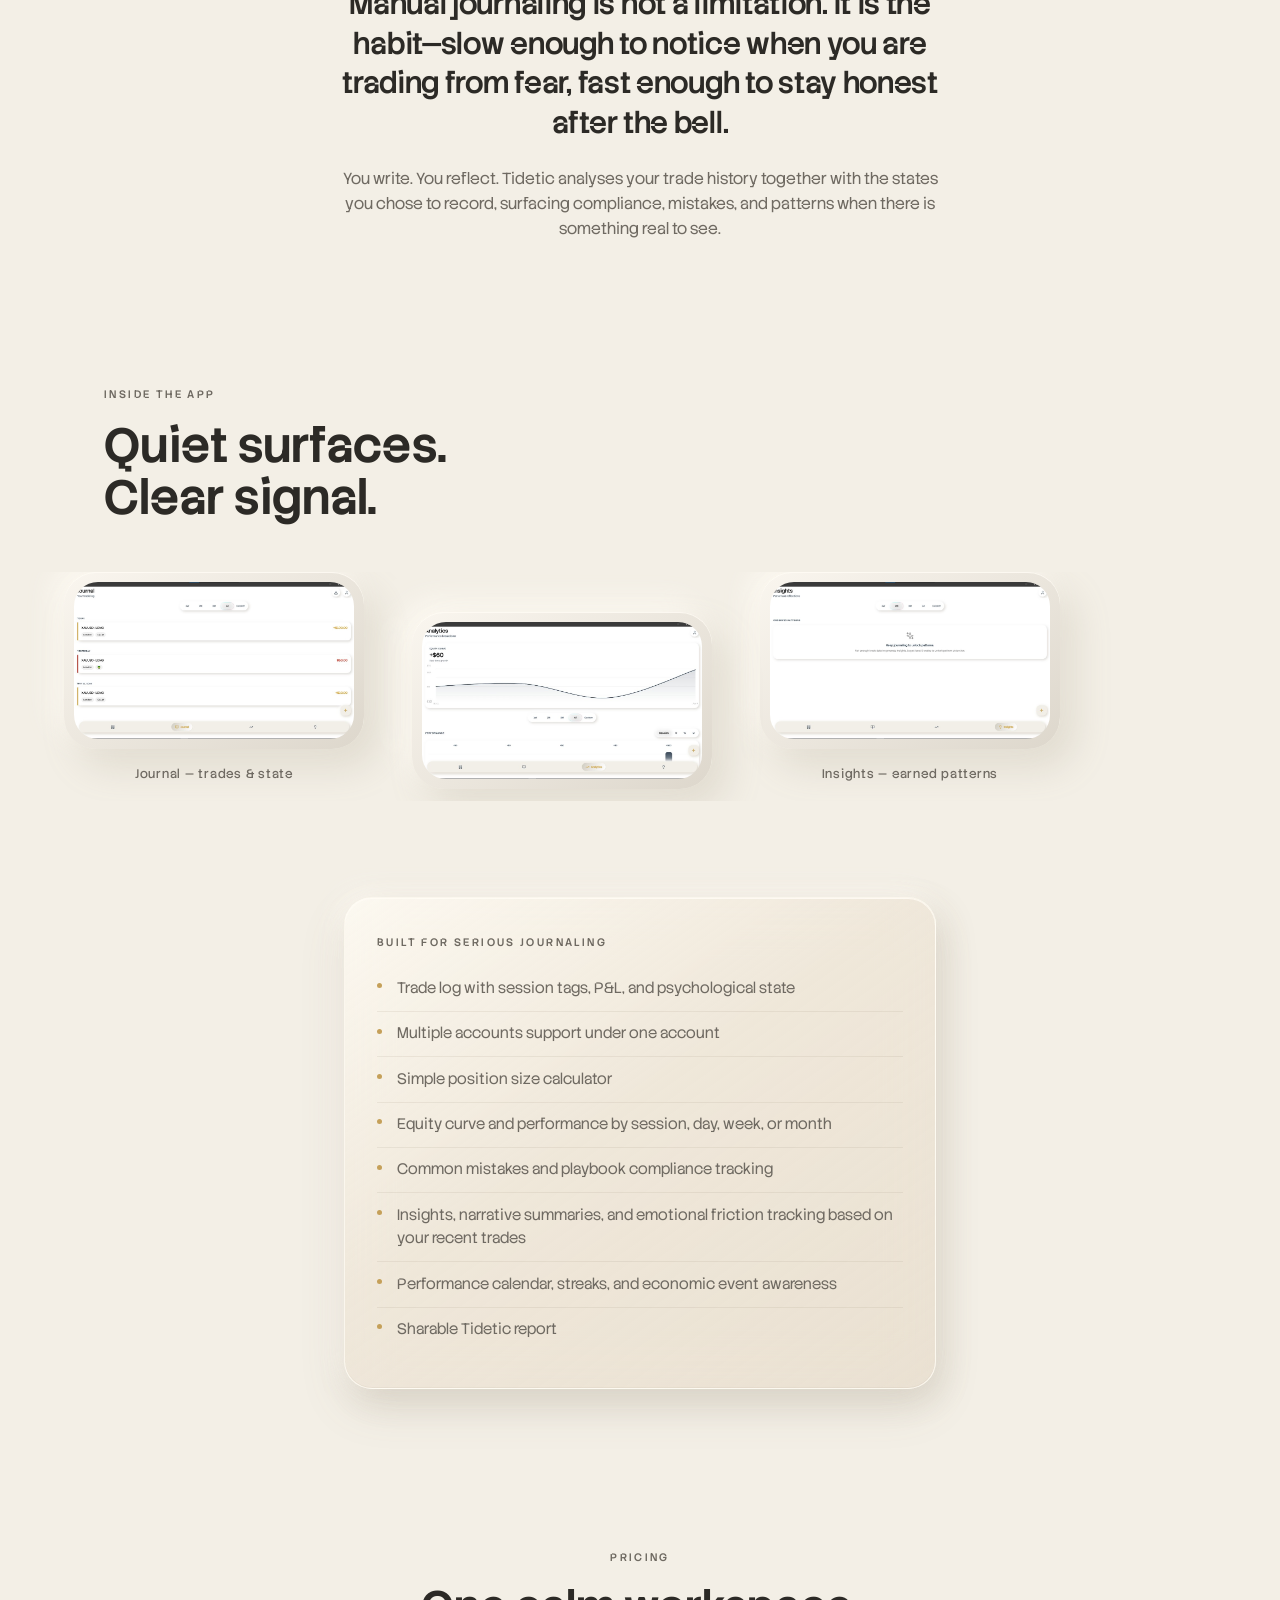
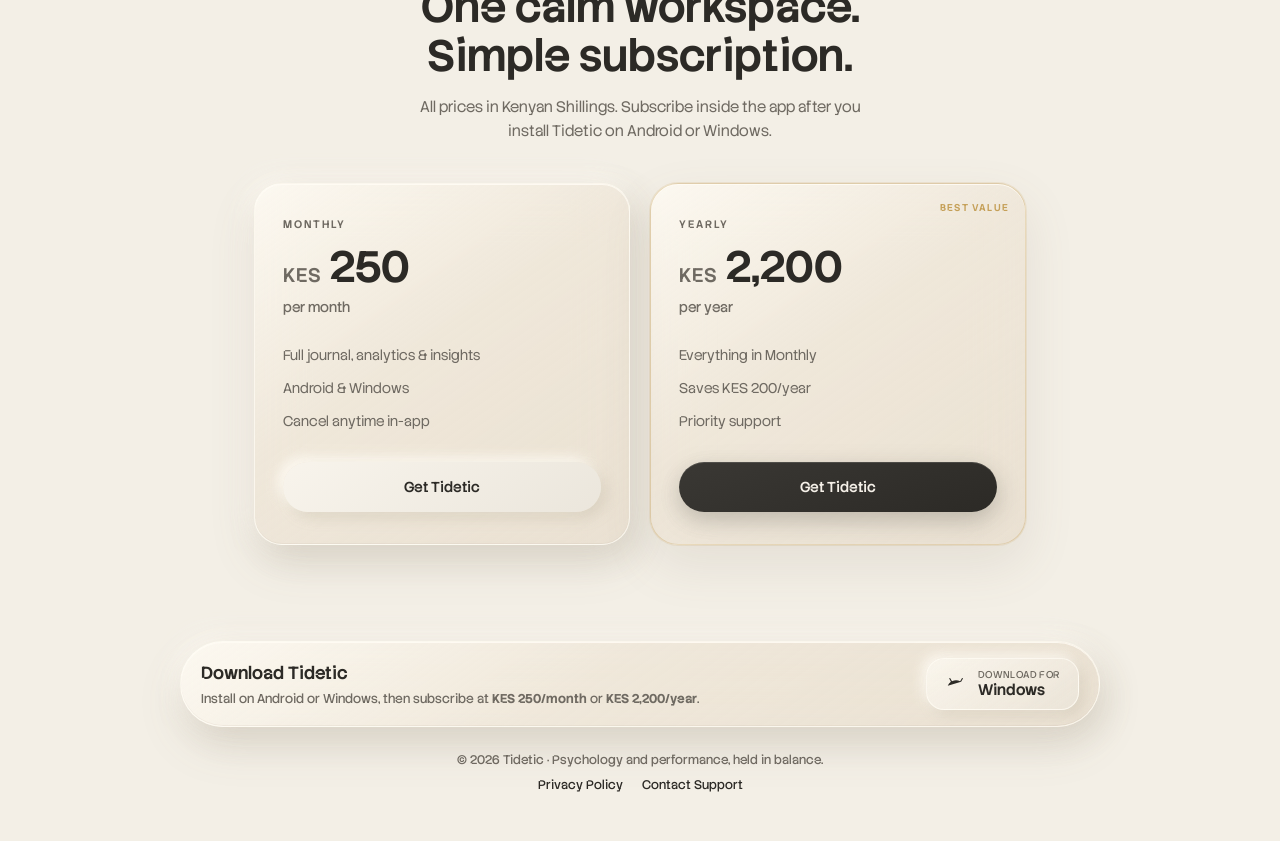
==== commit a4f116be: "Update Android download link to release APK" ====
--- a/index.html
+++ b/index.html
@@ -230,11 +230,11 @@
         </p>
       </div>
       <div class="download-dock__actions">
-        <a href="downloads/tidetic-android.apk" download class="dl-btn dl-btn--android" id="dl-android"
+        <a href="https://github.com/TonyDimbu/Tidetic/releases/download/v1.0.0/Tideticjournal.apk" download class="dl-btn dl-btn--android" id="dl-android"
           aria-label="Get Tidetic on Android">
           <svg viewBox="0 0 24 24" width="22" height="22" aria-hidden="true">
             <path fill="currentColor"
-              d="M17.6 9.48l1.84-3.18c.16-.27.06-.62-.22-.78a.6.6 0 0 0-.78.22l-1.88 3.24a11.4 11.4 0 0 0-8.92 0L5.76 5.74a.6.6 0 0 0-.78-.22c-.28.16-.38.51-.22.78L6.4 9.48A10.15 10.15 0 0 0 3 14.25h18a10.15 10.15 0 0 0-3.6-4.77zM7.5 17.25a1.5 1.5 0 1 1 0-3 1.5 1.5 0 0 1 0 3zm9 0a1.5 1.5 0 1 1 0-3 1.5 1.5 0 0 1 0 3z" />
+              d="M17.6 9.48l1.84-3.18c.16-.27.06-.62-.22-.78a.6.6 0 0 0-.78.22l-1.88 3.24a11.4 11.4 0 0 0-8.92 0L5.76 5.74a.6.6 0 0 0-.78-.22c-.28.16-.38.51-.22.78L6.4 9.48A10.15 10.15 0 0 0 3 14[...]
           </svg>
           <span><small>Get it on</small>Android</span>
         </a>
@@ -273,4 +273,4 @@
   <!--End of Tawk.to Script-->
 </body>
 
-</html>+</html>
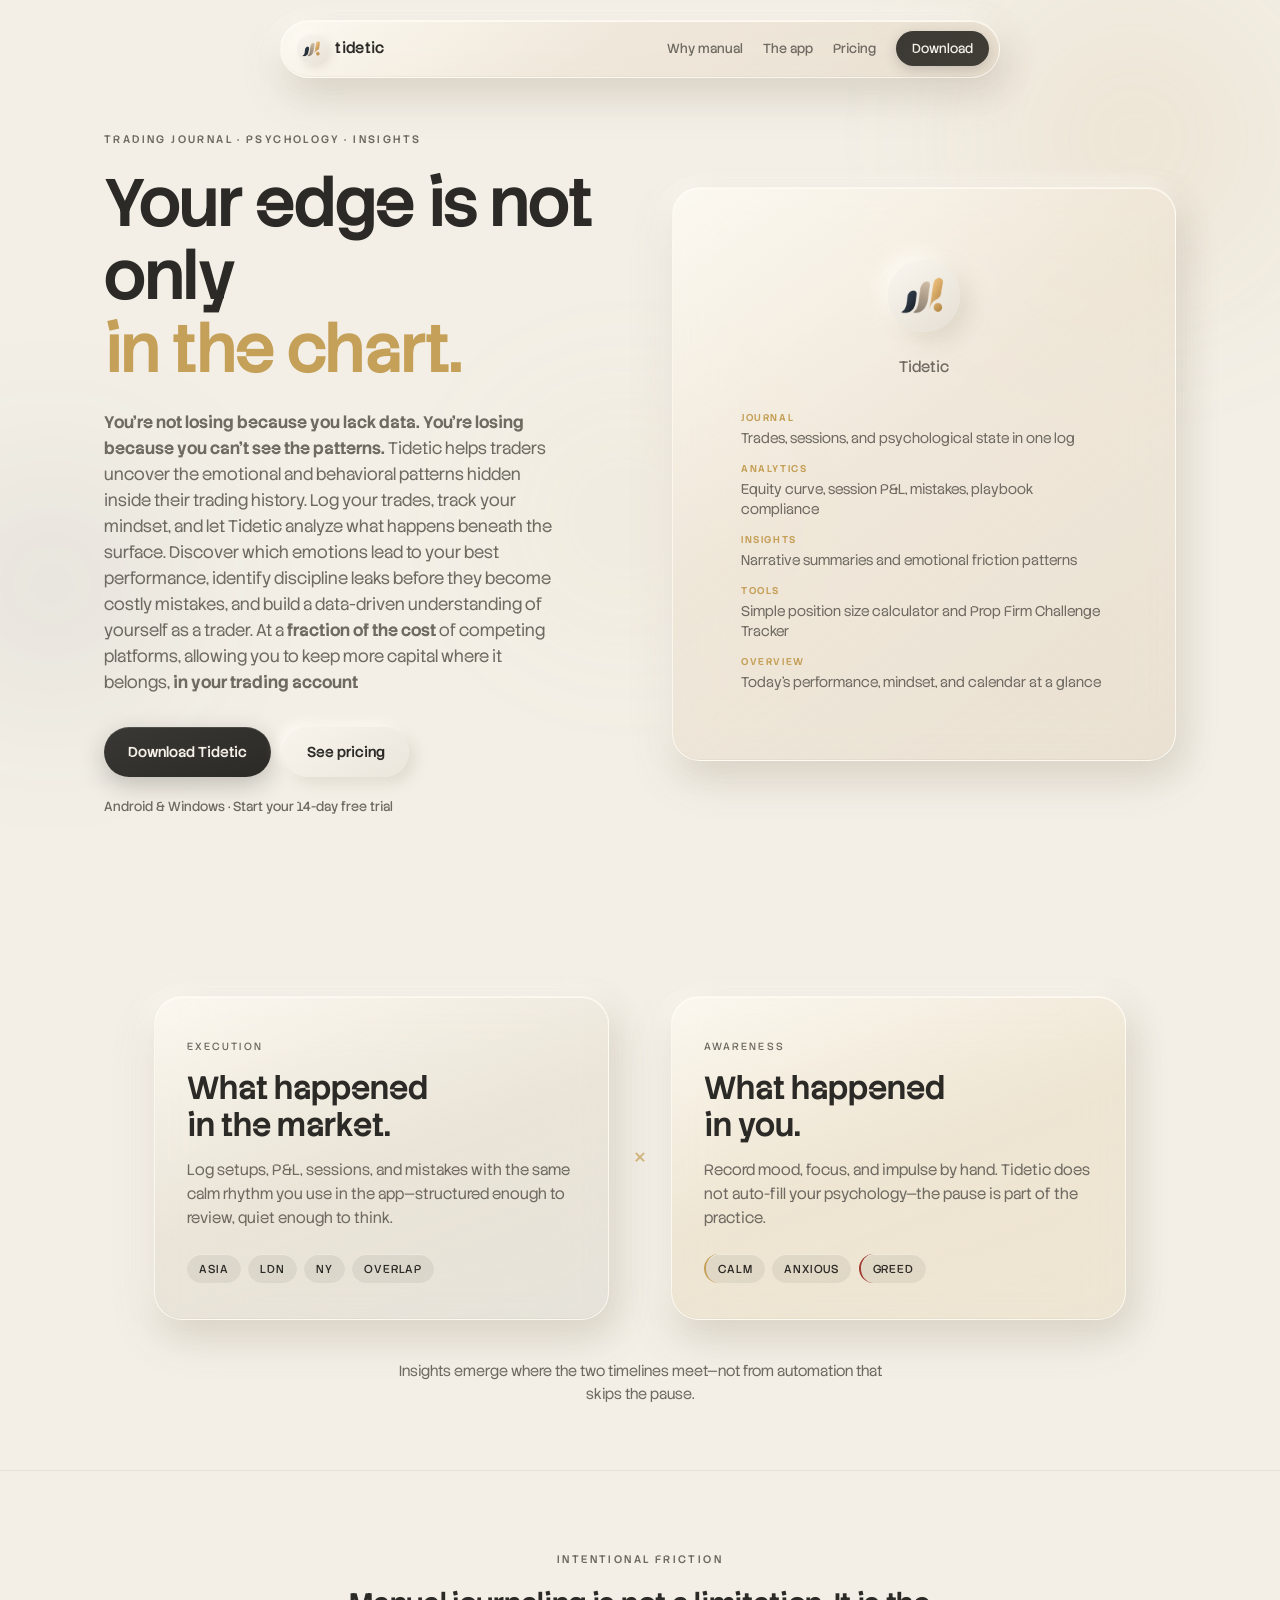
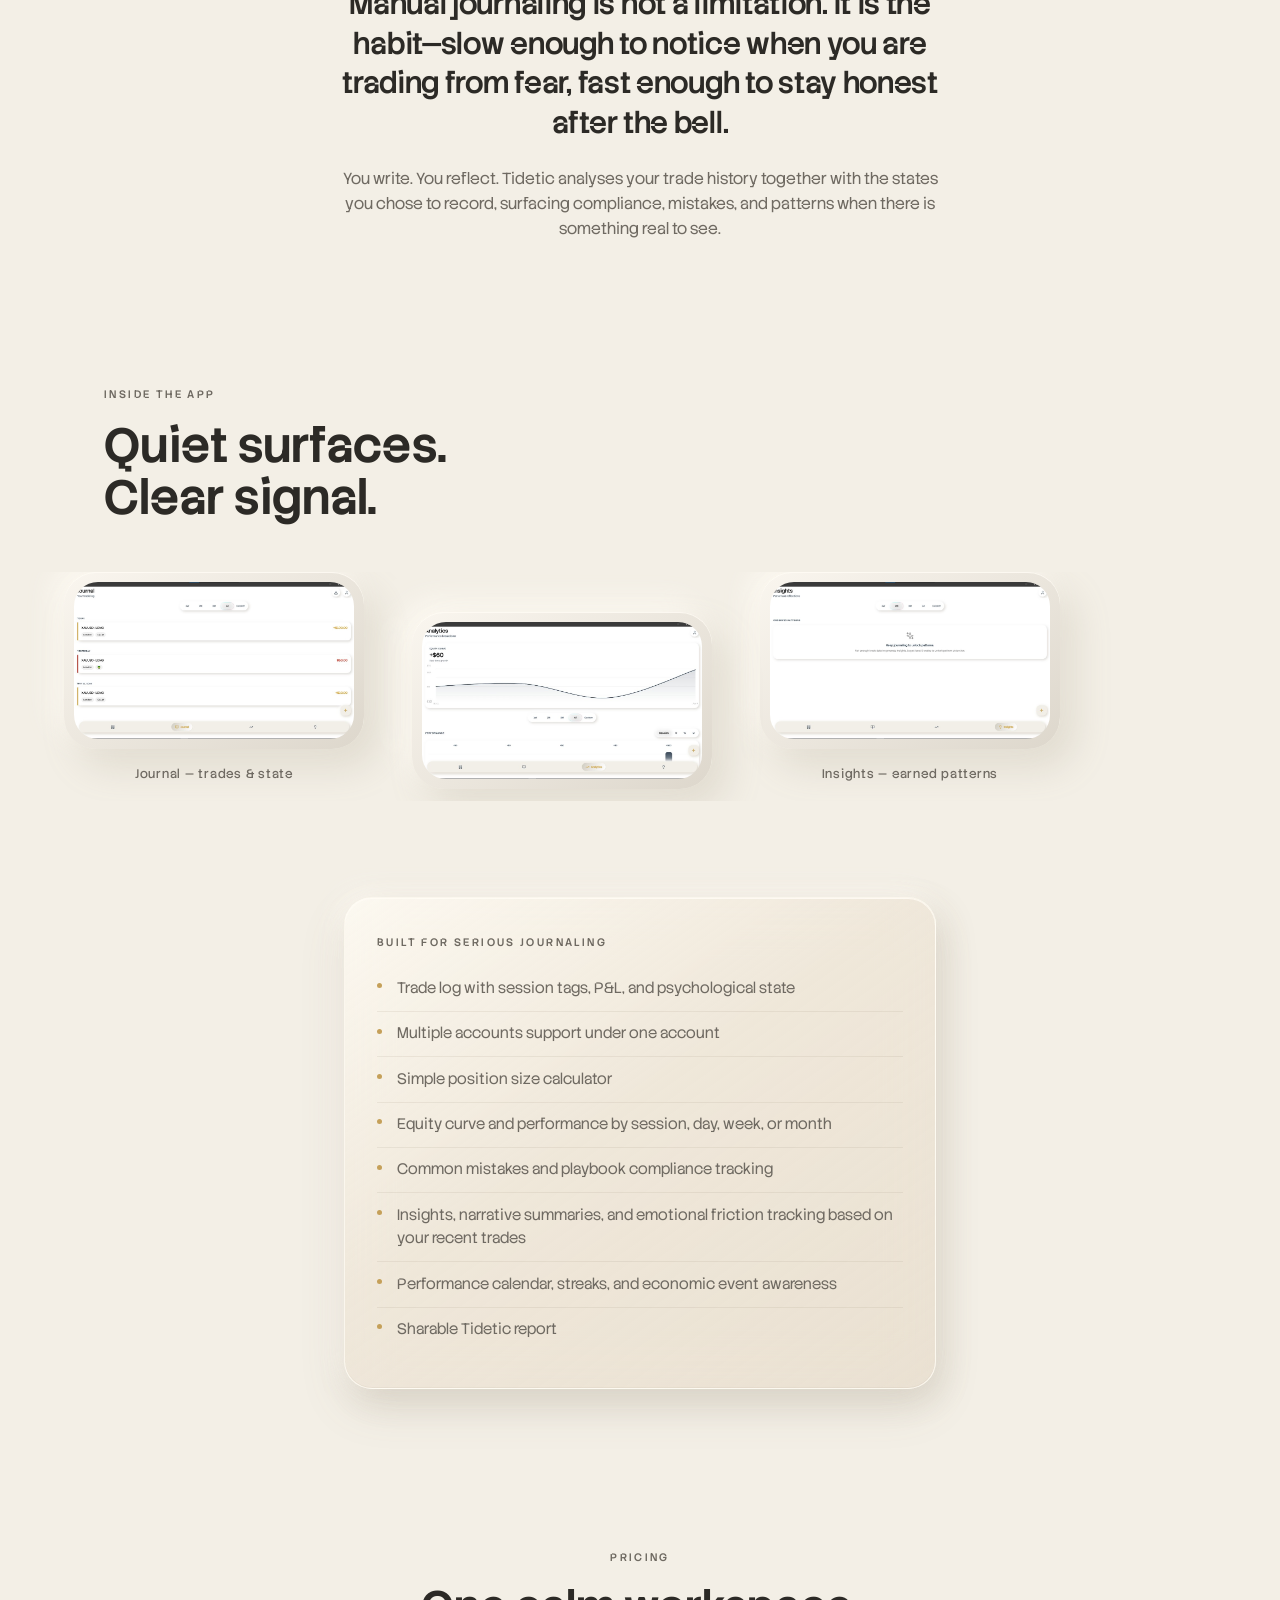
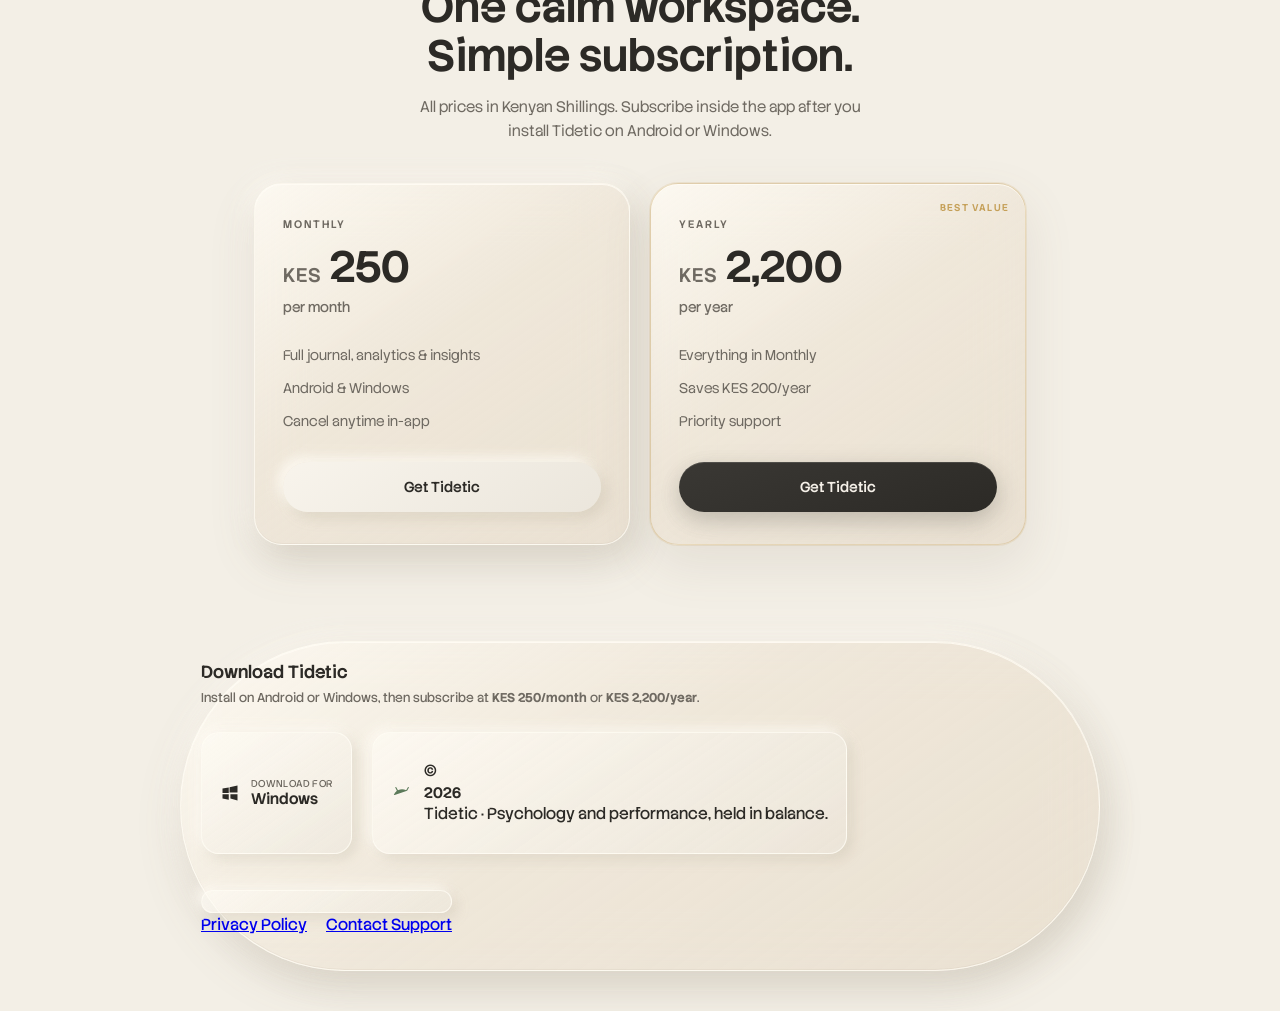
==== commit 38df90e4: "Fix: swap download buttons and correct Android label; open assets in new tab" ====
--- a/index.html
+++ b/index.html
@@ -230,20 +230,22 @@
         </p>
       </div>
       <div class="download-dock__actions">
-        <a href="https://github.com/TonyDimbu/Tidetic/releases/download/v1.0.0/Tideticjournal.apk" download class="dl-btn dl-btn--android" id="dl-android"
-          aria-label="Get Tidetic on Android">
-          <svg viewBox="0 0 24 24" width="22" height="22" aria-hidden="true">
-            <path fill="currentColor"
-              d="M17.6 9.48l1.84-3.18c.16-.27.06-.62-.22-.78a.6.6 0 0 0-.78.22l-1.88 3.24a11.4 11.4 0 0 0-8.92 0L5.76 5.74a.6.6 0 0 0-.78-.22c-.28.16-.38.51-.22.78L6.4 9.48A10.15 10.15 0 0 0 3 14[...]
-          </svg>
-          <span><small>Get it on</small>Android</span>
-        </a>
-        <a href="downloads/tidetic-windows.exe" download class="dl-btn dl-btn--windows" id="dl-windows" aria-label="Get Tidetic for Windows">
+        <!-- Windows button moved to the left -->
+        <a href="downloads/tidetic-windows.exe" download class="dl-btn dl-btn--windows" id="dl-windows" aria-label="Get Tidetic for Windows" target="_blank" rel="noopener">
           <svg viewBox="0 0 24 24" width="20" height="20" aria-hidden="true">
             <path fill="currentColor"
               d="M3 12V6.5l7.5-1v6.5H3zm8.5-7L21 3v8.5h-9.5V5zM3 13.5h7.5V20L3 18.5V13.5zm9.5 0H21V21l-8.5-2.5v-5z" />
           </svg>
           <span><small>Download for</small>Windows</span>
+        </a>
+
+        <!-- Android button moved to the right and label corrected -->
+        <a href="https://github.com/TonyDimbu/Tidetic/releases/download/v1.0.0/Tideticjournal.apk" class="dl-btn dl-btn--android" id="dl-android" aria-label="Get Tidetic on Android" target="_blank" rel="noopener">
+          <svg viewBox="0 0 24 24" width="22" height="22" aria-hidden="true">
+            <path fill="currentColor"
+              d="M17.6 9.48l1.84-3.18c.16-.27.06-.62-.22-.78a.6.6 0 0 0-.78.22l-1.88 3.24a11.4 11.4 0 0 0-8.92 0L5.76 5.74a.6.6 0 0 0-.78-.22c-.28.16-.38.51-.22.78L6.4 9.48A10.15 10.15 0 0 0 3 14.25h1[...]
+          </svg>
+          <span><small>Download for</small>Android</span>
         </a>
       </div>
     </div>
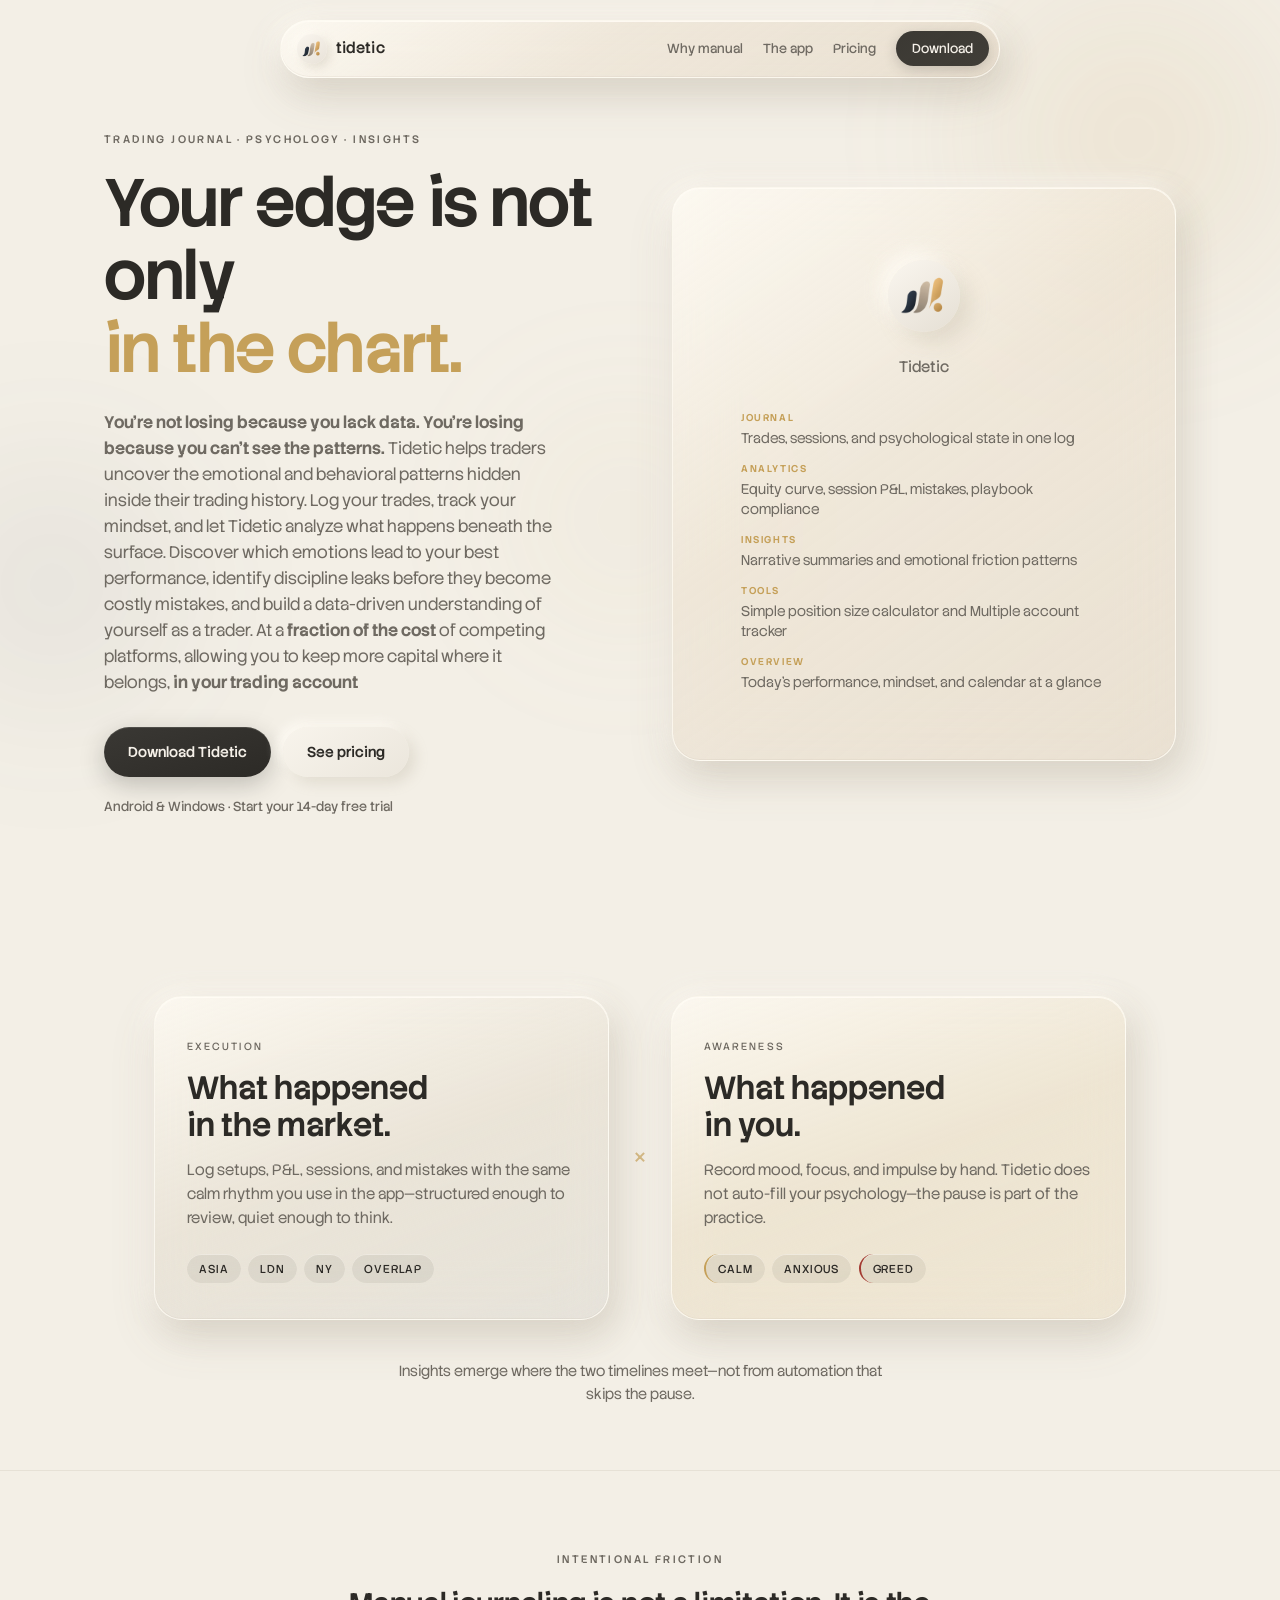
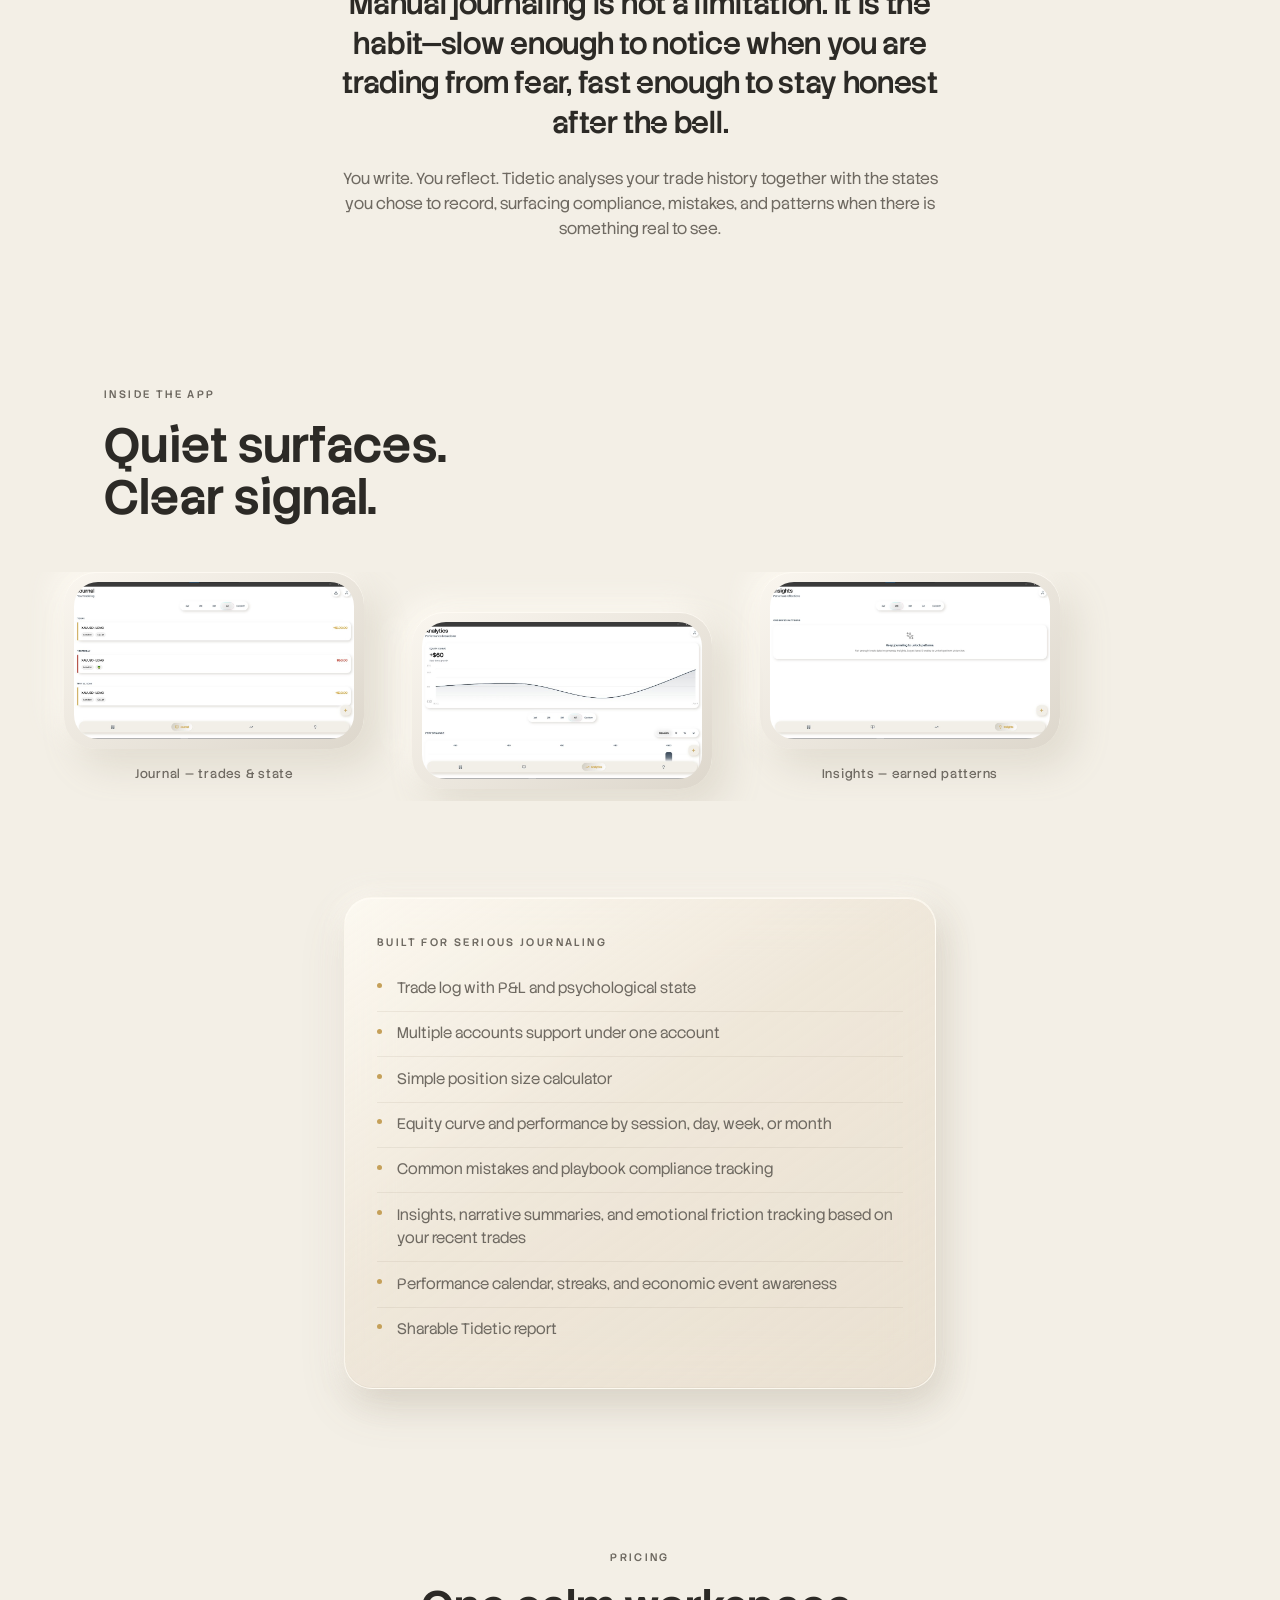
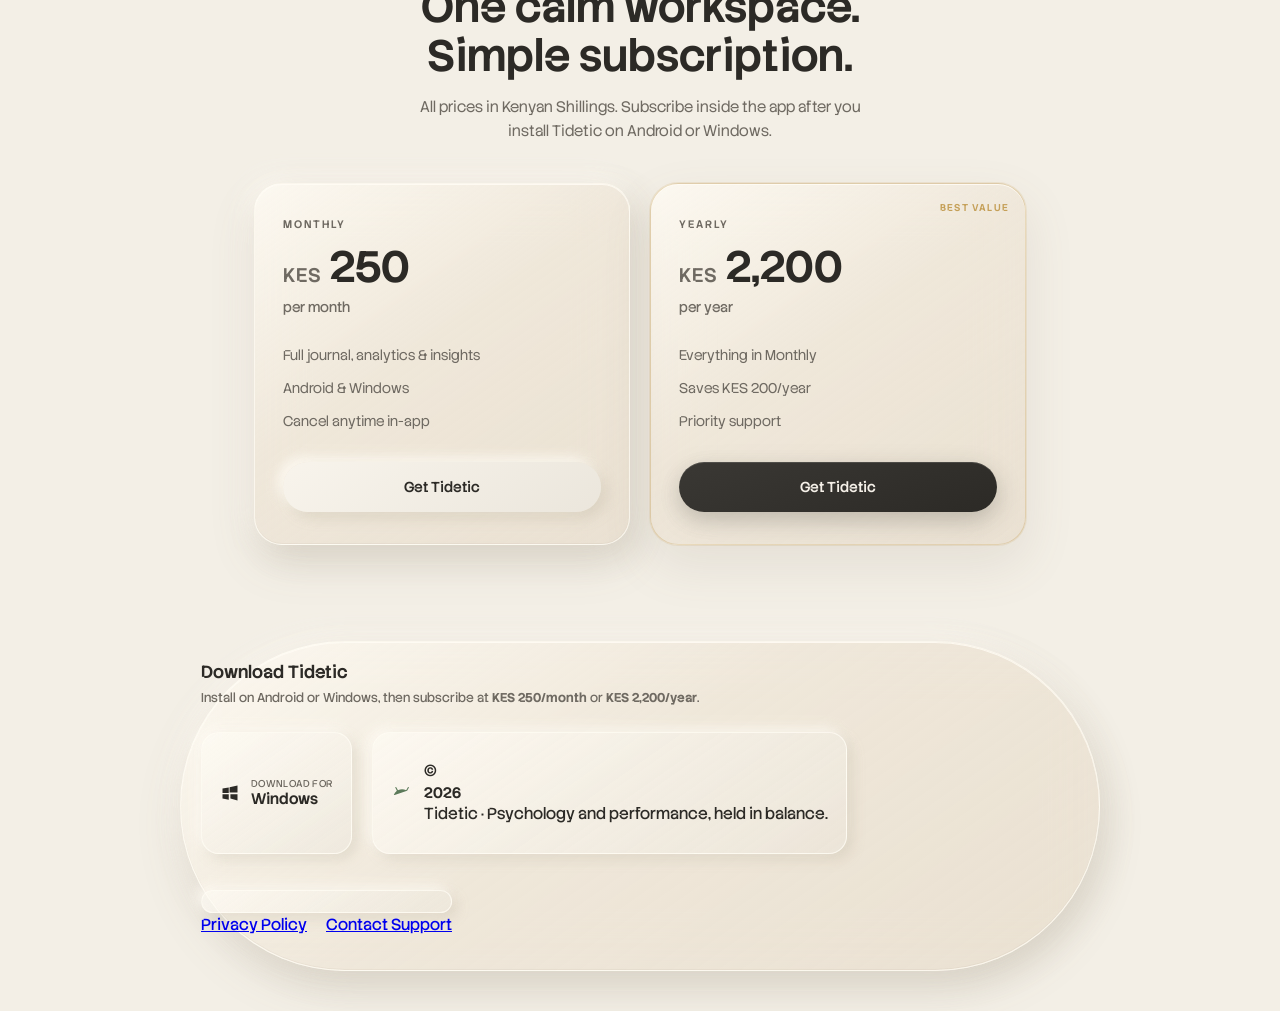
==== commit 3b677b7c: "Update Tools description and trade log details" ====
--- a/index.html
+++ b/index.html
@@ -81,8 +81,8 @@
               compliance</li>
             <li><span class="hero-features__label">Insights</span> Narrative summaries and emotional friction patterns
             </li>
-            <li><span class="hero-features__label">Tools</span> Simple position size calculator and Prop Firm Challenge
-              Tracker</li>
+            <li><span class="hero-features__label">Tools</span> Simple position size calculator and Multiple account 
+              tracker</li>
             <li><span class="hero-features__label">Overview</span> Today’s performance, mindset, and calendar at a
               glance</li>
           </ul>
@@ -170,7 +170,7 @@
       <div class="capabilities__glass glass-panel">
         <p class="eyebrow">Built for serious journaling</p>
         <ul class="capabilities__list">
-          <li>Trade log with session tags, P&amp;L, and psychological state</li>
+          <li>Trade log with P&amp;L and psychological state</li>
           <li>Multiple accounts support under one account</li>
           <li>Simple position size calculator</li>
           <li>Equity curve and performance by session, day, week, or month</li>
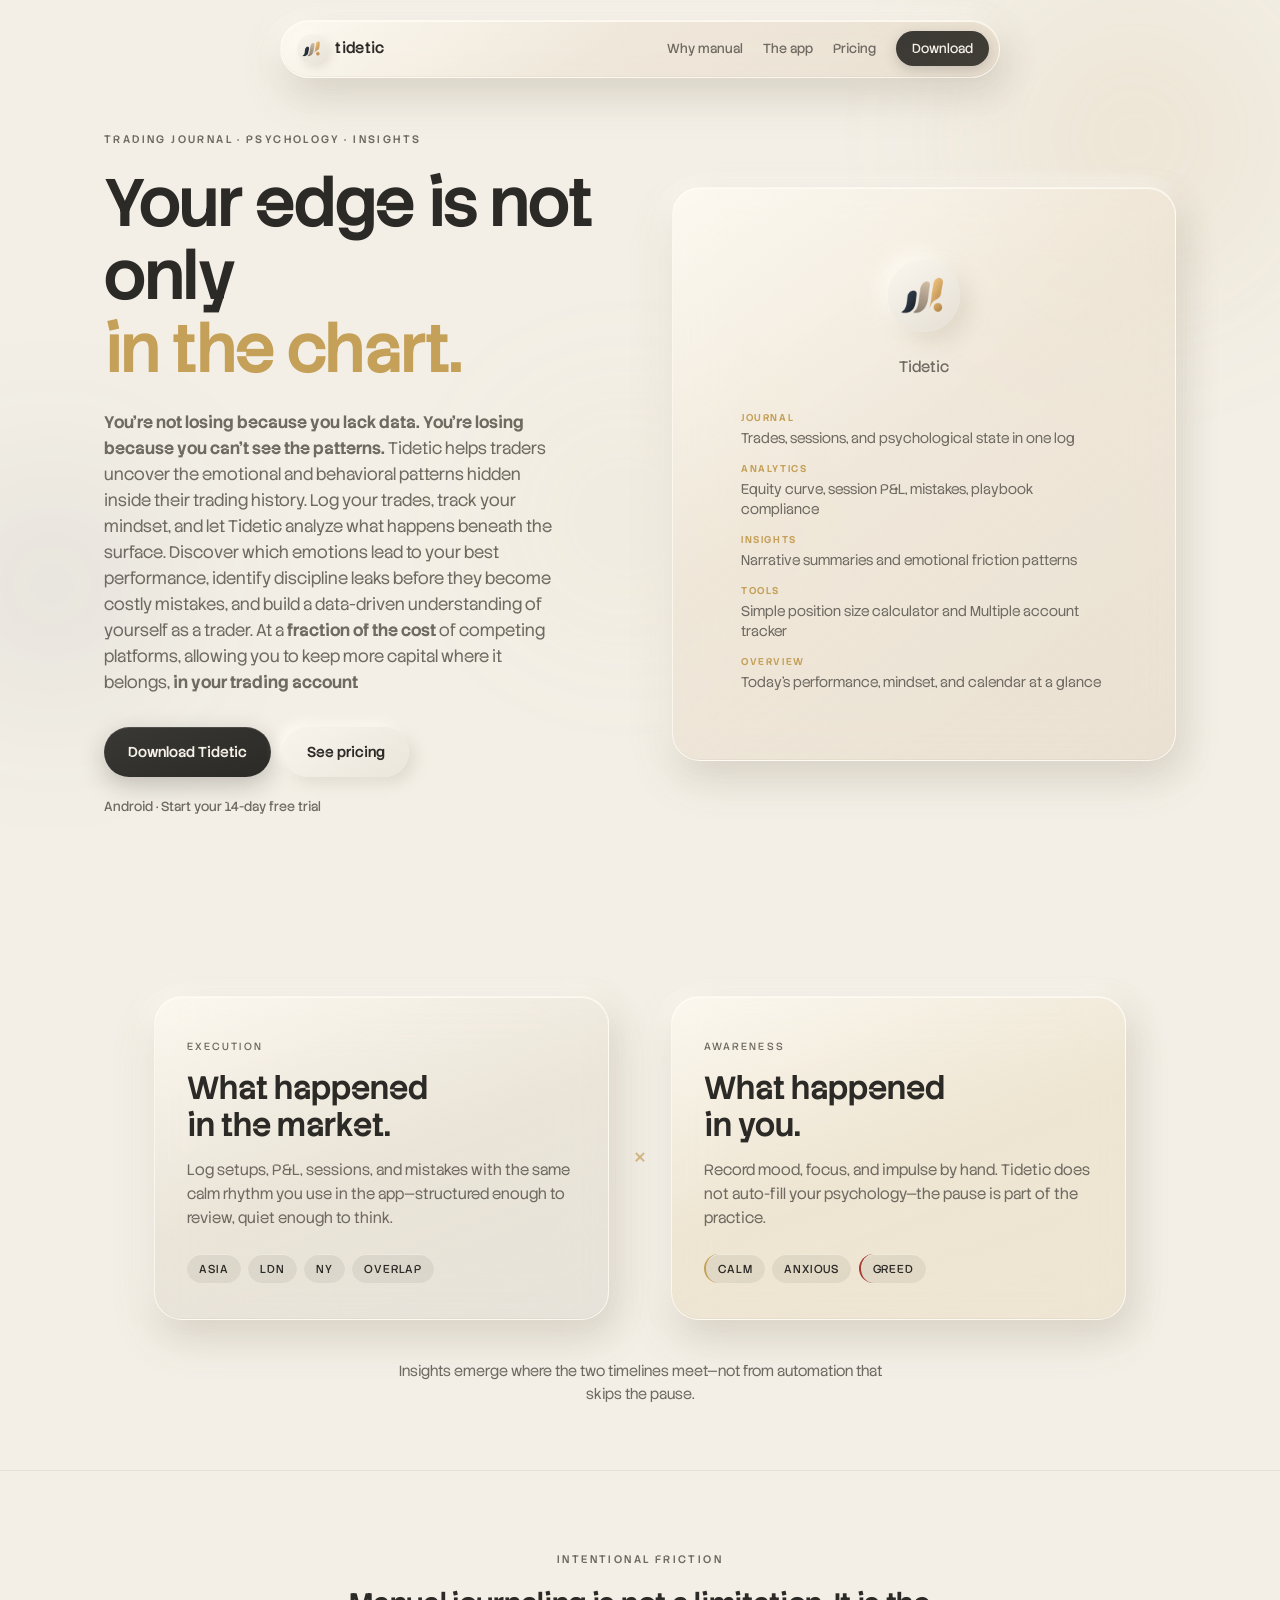
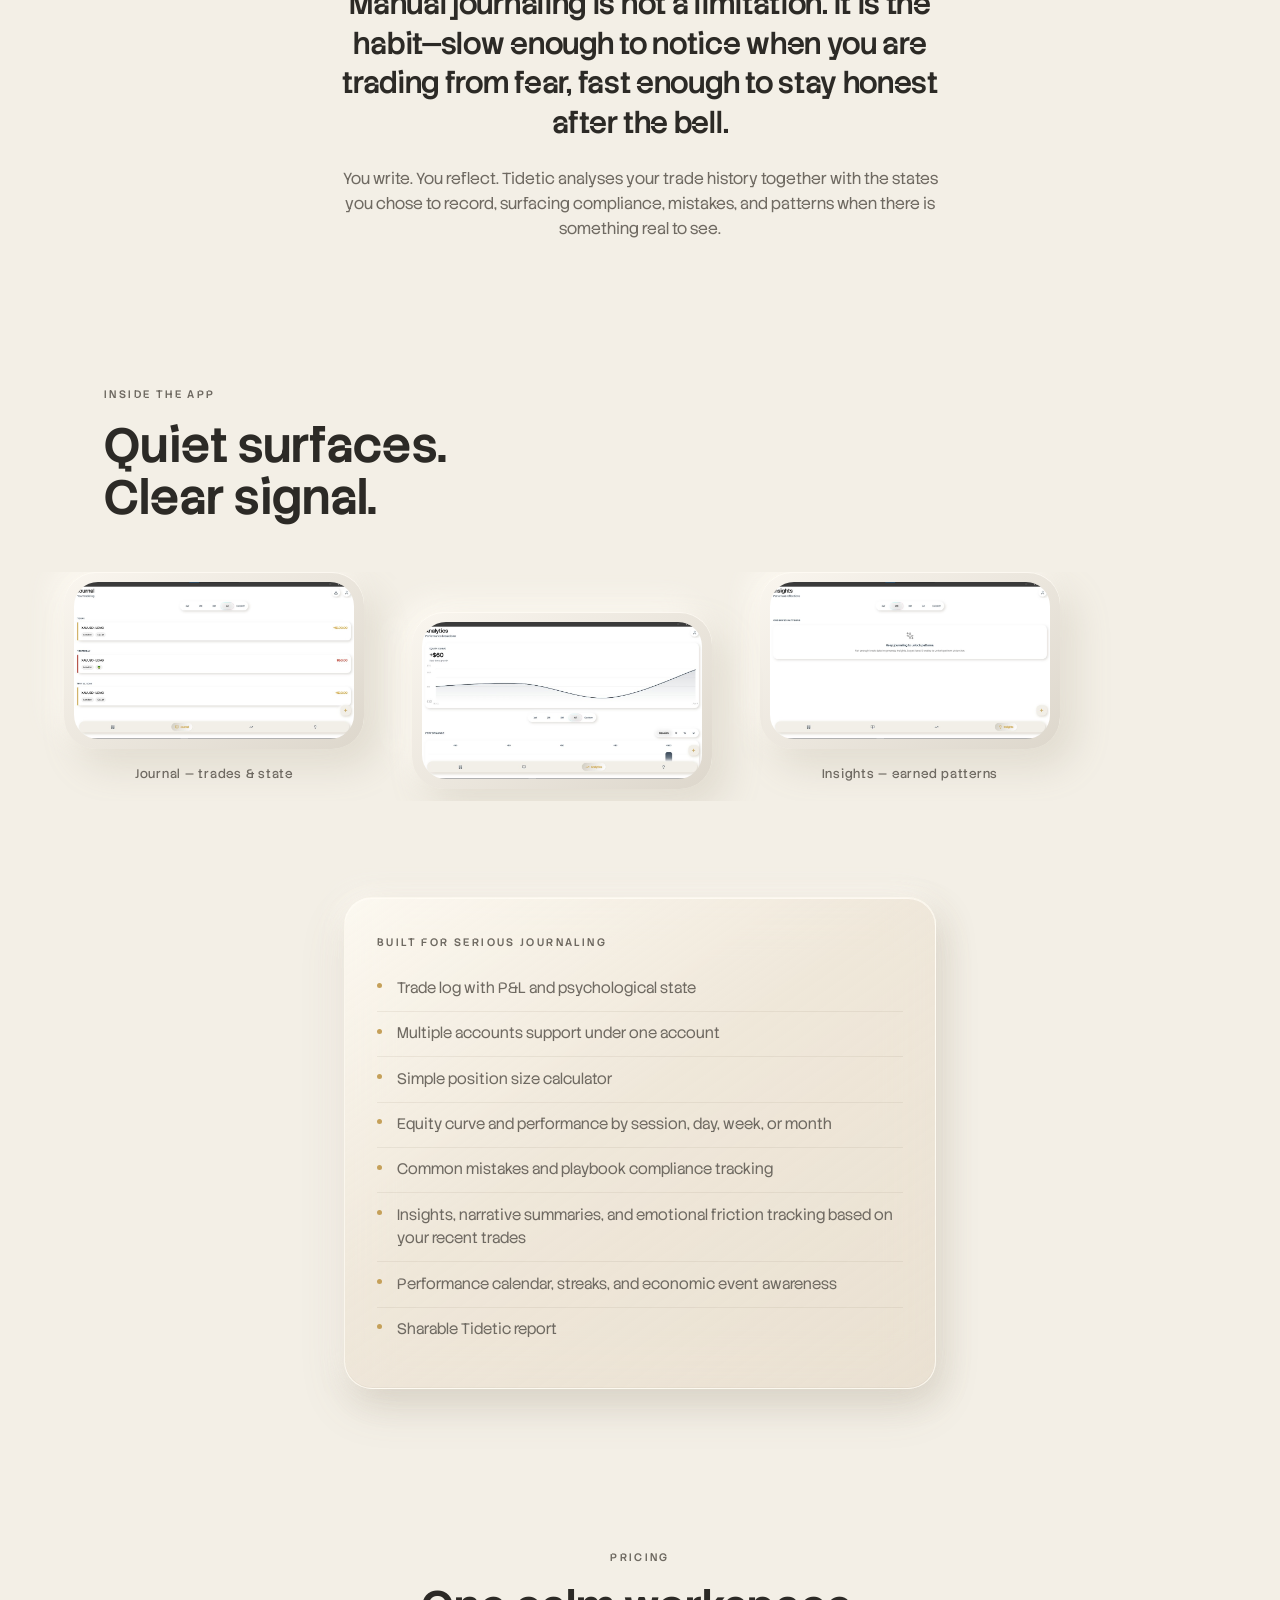
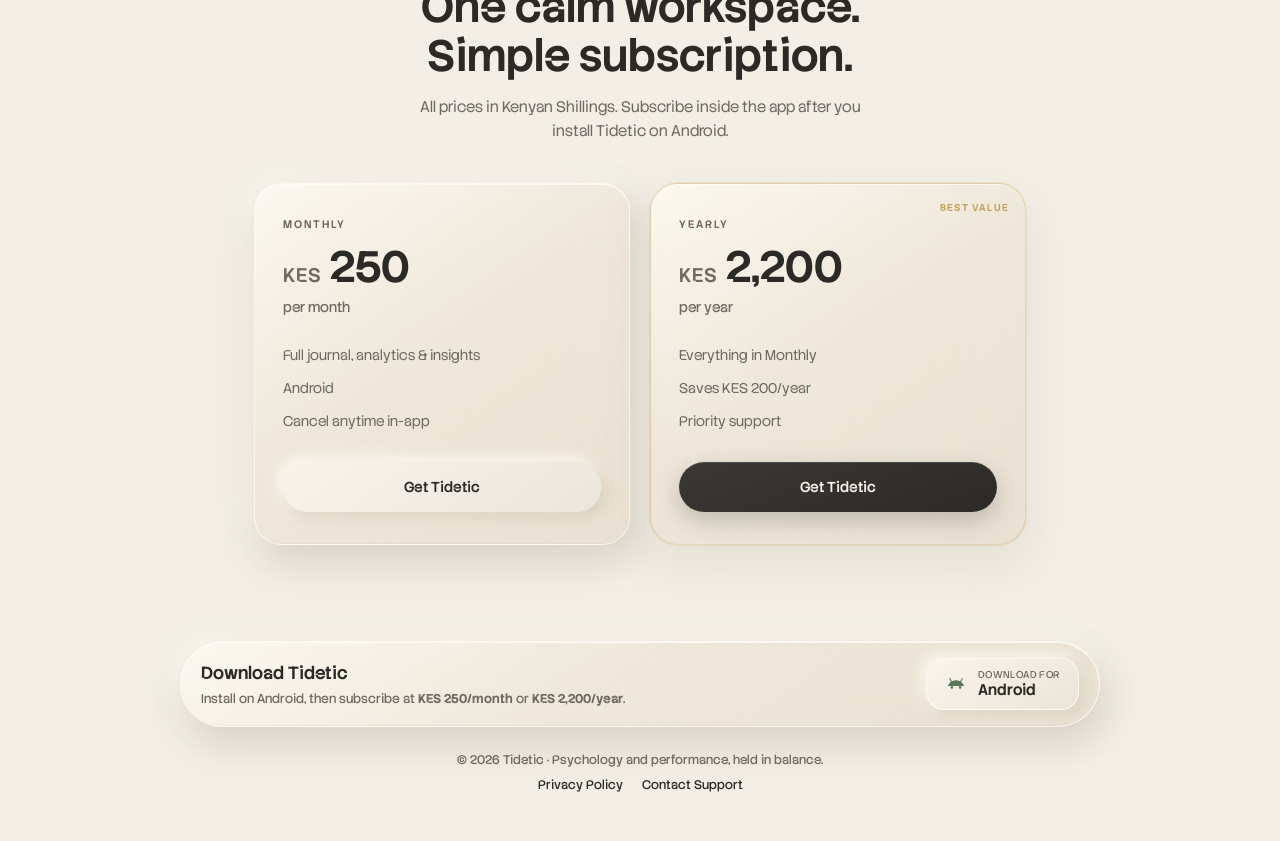
==== commit 24eb1fc3: "Update index.html to remove Windows references Updated meta tags and content to reflect that Tidetic" ====
--- a/index.html
+++ b/index.html
@@ -5,10 +5,10 @@
   <meta charset="UTF-8" />
   <meta name="viewport" content="width=device-width, initial-scale=1.0" />
   <meta name="description"
-    content="Tidetic is a trading journal for Android and Windows that pairs your trades with your psychological state—manual reflection, session analytics, and insights." />
+    content="Tidetic is a trading journal for Android that pairs your trades with your psychological state—manual reflection, session analytics, and insights." />
   <meta property="og:title" content="Tidetic — Trade journal &amp; psychology" />
   <meta property="og:description"
-    content="Journal trades and mindset together. KES 250/month or KES 2,200/year. Android &amp; Windows." />
+    content="Journal trades and mindset together. KES 250/month or KES 2,200/year. Android." />
   <meta property="og:type" content="website" />
   <meta name="theme-color" content="#f3efe6" />
   <title>Tidetic — Trading journal &amp; psychology</title>
@@ -63,7 +63,7 @@
           <a href="#download" class="btn btn--primary">Download Tidetic</a>
           <a href="#pricing" class="btn btn--ghost">See pricing</a>
         </div>
-        <p class="hero__platforms">Android &amp; Windows · Start your 14-day free trial</p>
+        <p class="hero__platforms">Android · Start your 14-day free trial</p>
       </div>
 
       <div class="hero-glass glass-panel glass-panel--hero">
@@ -187,7 +187,7 @@
         <p class="eyebrow">Pricing</p>
         <h2 id="pricing-heading">One calm workspace.<br />Simple subscription.</h2>
         <p class="pricing__intro">All prices in Kenyan Shillings. Subscribe inside the app after you install Tidetic on
-          Android or Windows.</p>
+          Android.</p>
       </header>
 
       <div class="pricing__cards">
@@ -198,7 +198,7 @@
           <p class="pricing-card__period">per month</p>
           <ul class="pricing-card__features">
             <li>Full journal, analytics &amp; insights</li>
-            <li>Android &amp; Windows</li>
+            <li>Android</li>
             <li>Cancel anytime in-app</li>
           </ul>
           <a href="#download" class="btn btn--ghost pricing-card__cta">Get Tidetic</a>
@@ -222,28 +222,19 @@
   </main>
 
   <footer id="download" class="site-footer">
-    <div class="download-dock__glass glass-strip">
+    <div class="download-dock__glass glass-panel">
       <div class="download-dock__copy">
         <p class="download-dock__title">Download Tidetic</p>
-        <p class="download-dock__sub">Install on Android or Windows, then subscribe at <strong>KES 250/month</strong> or
+        <p class="download-dock__sub">Install on Android, then subscribe at <strong>KES 250/month</strong> or
           <strong>KES 2,200/year</strong>.
         </p>
       </div>
       <div class="download-dock__actions">
-        <!-- Windows button moved to the left -->
-        <a href="downloads/tidetic-windows.exe" download class="dl-btn dl-btn--windows" id="dl-windows" aria-label="Get Tidetic for Windows" target="_blank" rel="noopener">
-          <svg viewBox="0 0 24 24" width="20" height="20" aria-hidden="true">
-            <path fill="currentColor"
-              d="M3 12V6.5l7.5-1v6.5H3zm8.5-7L21 3v8.5h-9.5V5zM3 13.5h7.5V20L3 18.5V13.5zm9.5 0H21V21l-8.5-2.5v-5z" />
-          </svg>
-          <span><small>Download for</small>Windows</span>
-        </a>
-
-        <!-- Android button moved to the right and label corrected -->
+        <!-- Android button -->
         <a href="https://github.com/TonyDimbu/Tidetic/releases/download/v1.0.0/Tideticjournal.apk" class="dl-btn dl-btn--android" id="dl-android" aria-label="Get Tidetic on Android" target="_blank" rel="noopener">
           <svg viewBox="0 0 24 24" width="22" height="22" aria-hidden="true">
             <path fill="currentColor"
-              d="M17.6 9.48l1.84-3.18c.16-.27.06-.62-.22-.78a.6.6 0 0 0-.78.22l-1.88 3.24a11.4 11.4 0 0 0-8.92 0L5.76 5.74a.6.6 0 0 0-.78-.22c-.28.16-.38.51-.22.78L6.4 9.48A10.15 10.15 0 0 0 3 14.25h1[...]
+              d="M17.6 9.48l1.84-3.18c.16-.27.06-.62-.22-.78a.6.6 0 0 0-.78.22l-1.88 3.24a11.4 11.4 0 0 0-8.92 0L5.76 5.74a.6.6 0 0 0-.78-.22c-.28.16-.38.51-.22.78L6.4 9.48A10.15 10.15 0 0 0 3 14.25h18a10.15 10.15 0 0 0-3.6-4.77zM7.5 17.25a1.5 1.5 0 1 1 0-3 1.5 1.5 0 0 1 0 3zm9 0a1.5 1.5 0 1 1 0-3 1.5 1.5 0 0 1 0 3z" />
           </svg>
           <span><small>Download for</small>Android</span>
         </a>
@@ -251,7 +242,7 @@
     </div>
     <div class="site-footer__meta">
       <p>© <span id="year"></span> Tidetic · Psychology and performance, held in balance.</p>
-      <p>
+      <p class="footer-links">
         <a href="privacy.html" style="margin-right: 16px;">Privacy Policy</a>
         <a href="mailto:tideticjournal@gmail.com">Contact Support</a>
       </p>
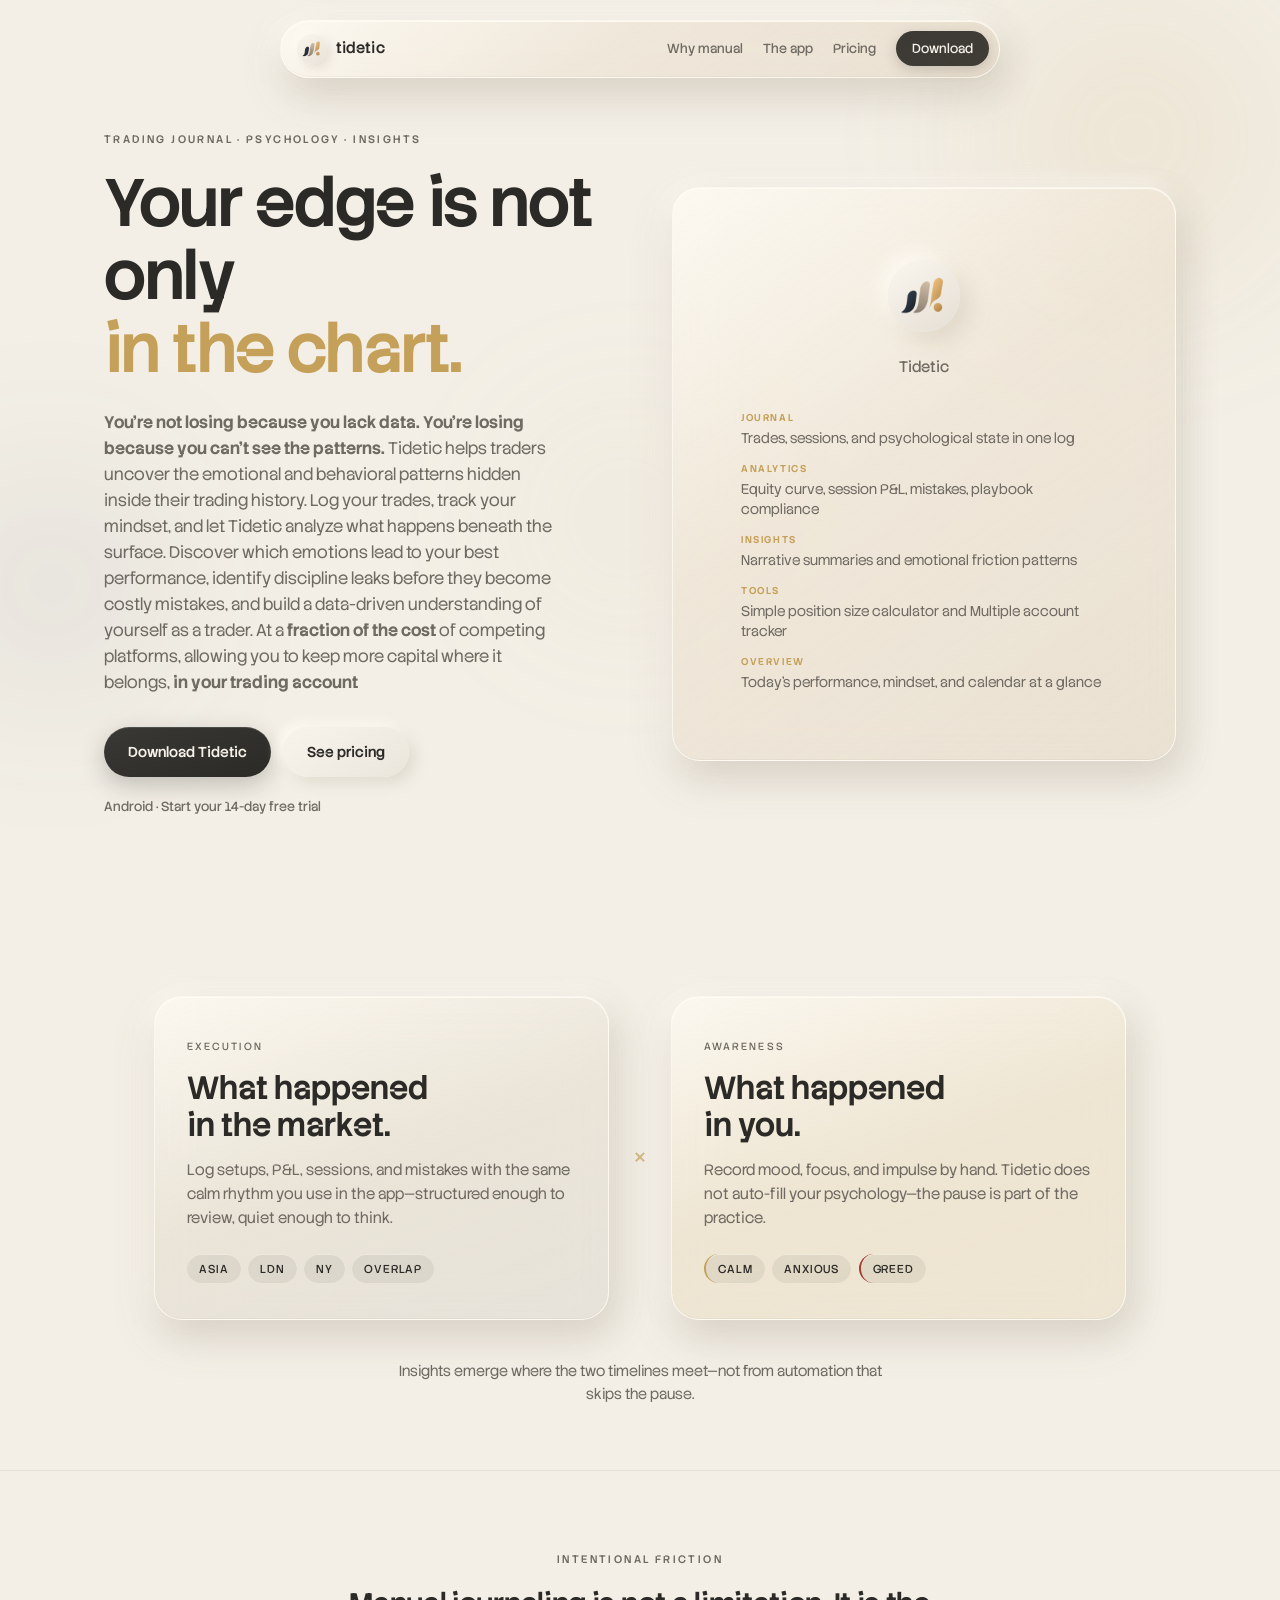
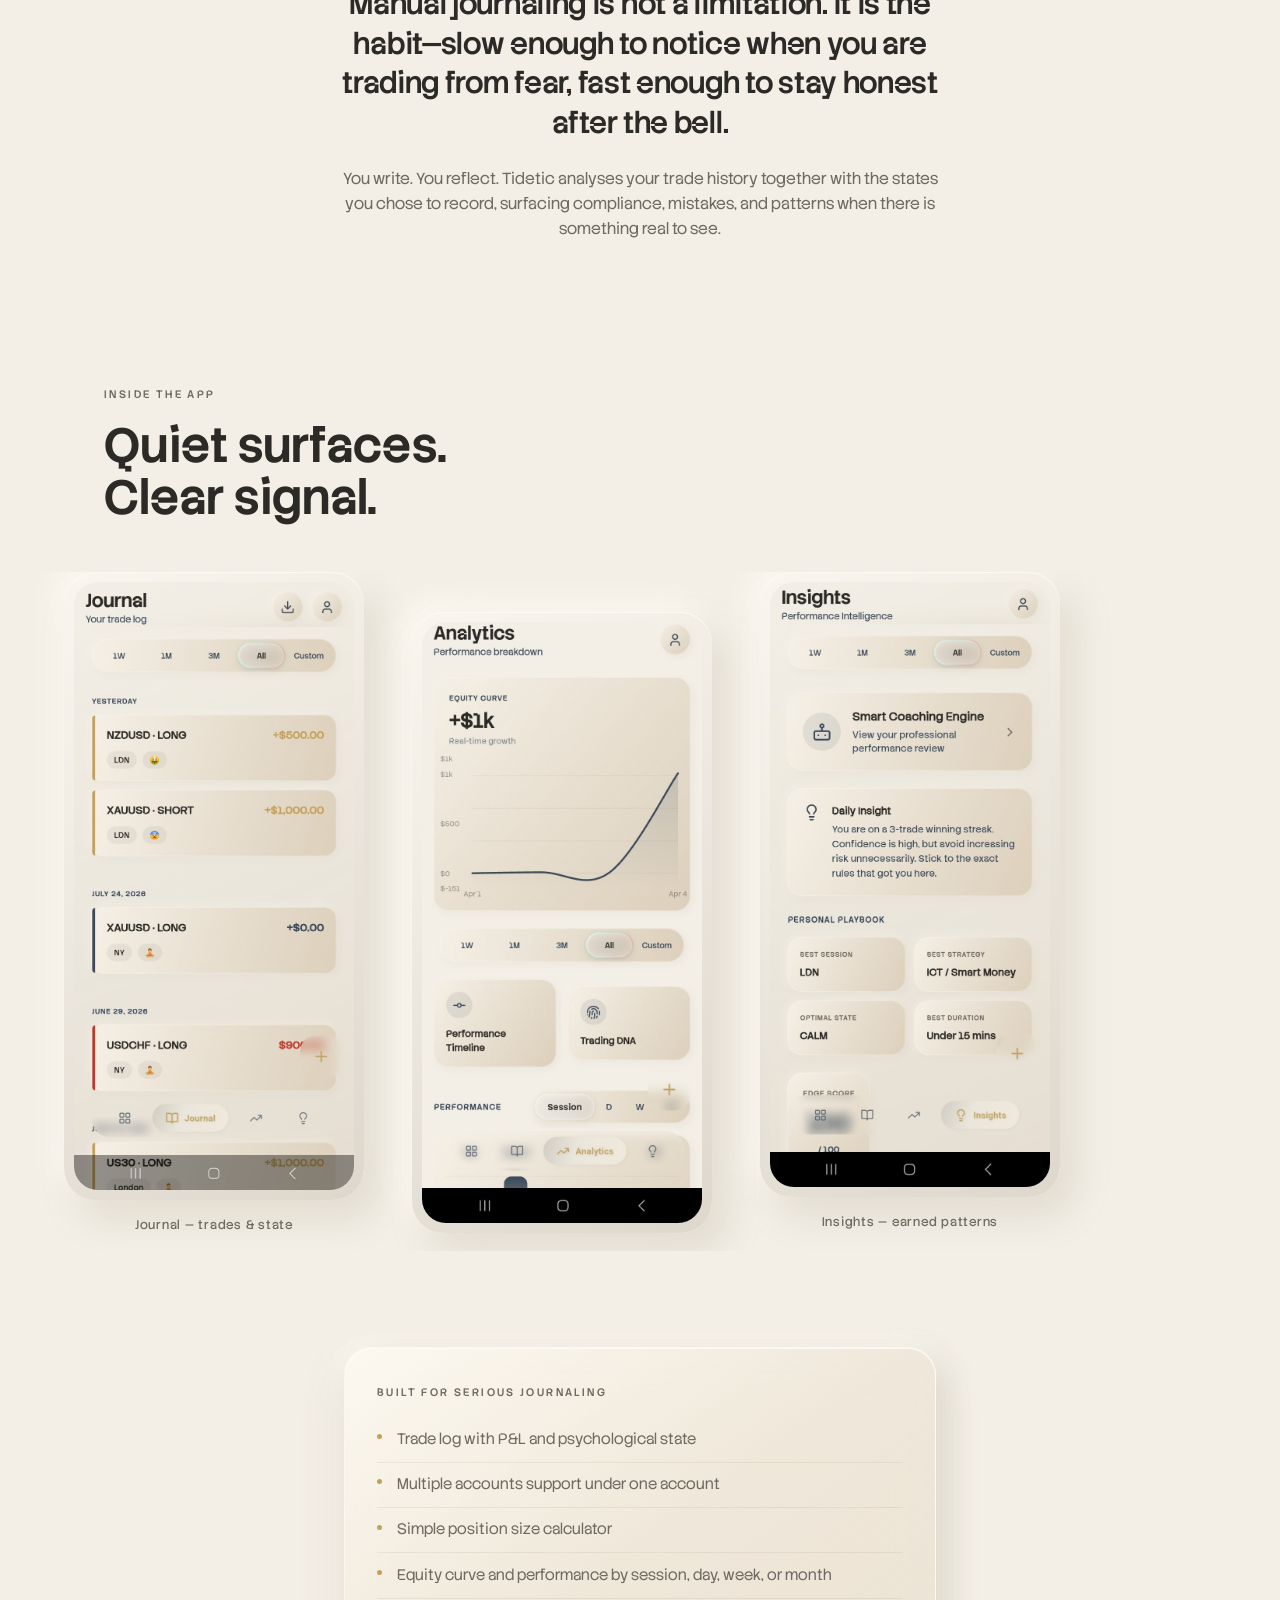
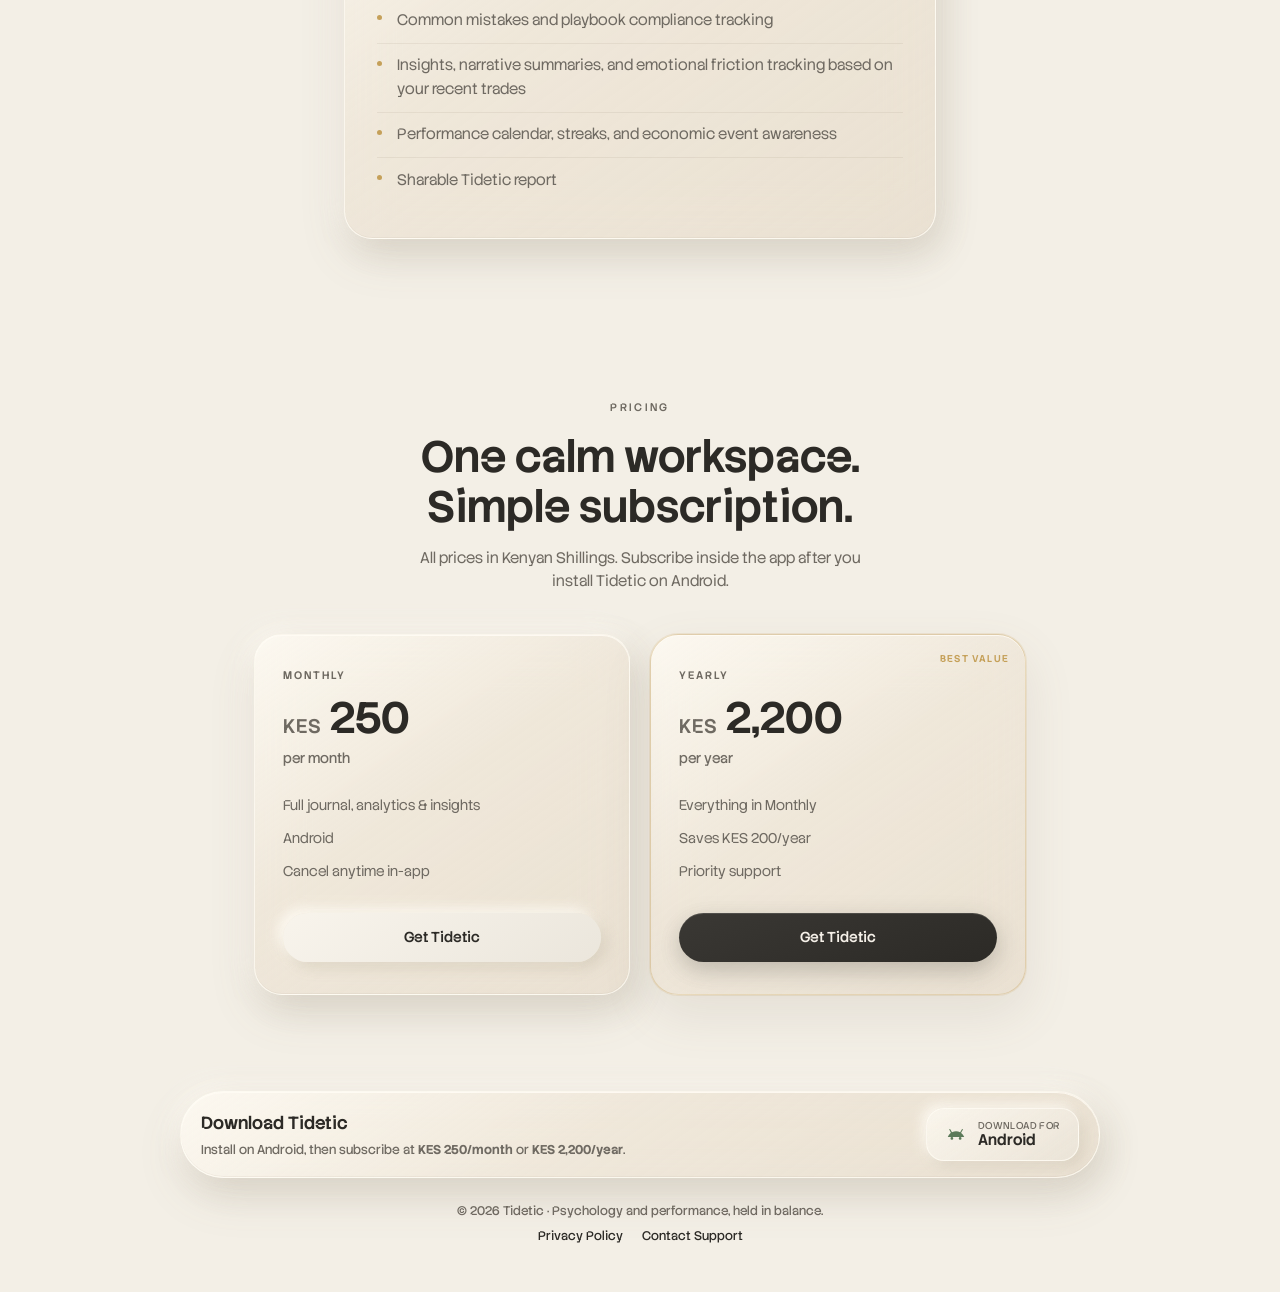
==== commit 246d6987: "Update image sources in index.html" ====
--- a/index.html
+++ b/index.html
@@ -144,21 +144,21 @@
       <div class="showcase__stage">
         <figure class="device-frame">
           <div class="device-frame__bezel">
-            <img src="images/journal.png" alt="Tidetic Journal screen listing trades with psychological tags"
+            <img src="images/journal.jpg" alt="Tidetic Journal screen listing trades with psychological tags"
               width="390" height="844" loading="lazy" />
           </div>
           <figcaption>Journal — trades &amp; state</figcaption>
         </figure>
         <figure class="device-frame device-frame--offset">
           <div class="device-frame__bezel">
-            <img src="images/analytics-equity.png" alt="Tidetic Analytics equity curve and performance breakdown"
+            <img src="images/Analytics.jpg" alt="Tidetic Analytics equity curve and performance breakdown"
               width="390" height="844" loading="lazy" />
           </div>
           <figcaption>Analytics — equity &amp; sessions</figcaption>
         </figure>
         <figure class="device-frame">
           <div class="device-frame__bezel">
-            <img src="images/insights.png" alt="Tidetic Insights patterns and reflections" width="390" height="844"
+            <img src="images/insights.jpg" alt="Tidetic Insights patterns and reflections" width="390" height="844"
               loading="lazy" />
           </div>
           <figcaption>Insights — earned patterns</figcaption>
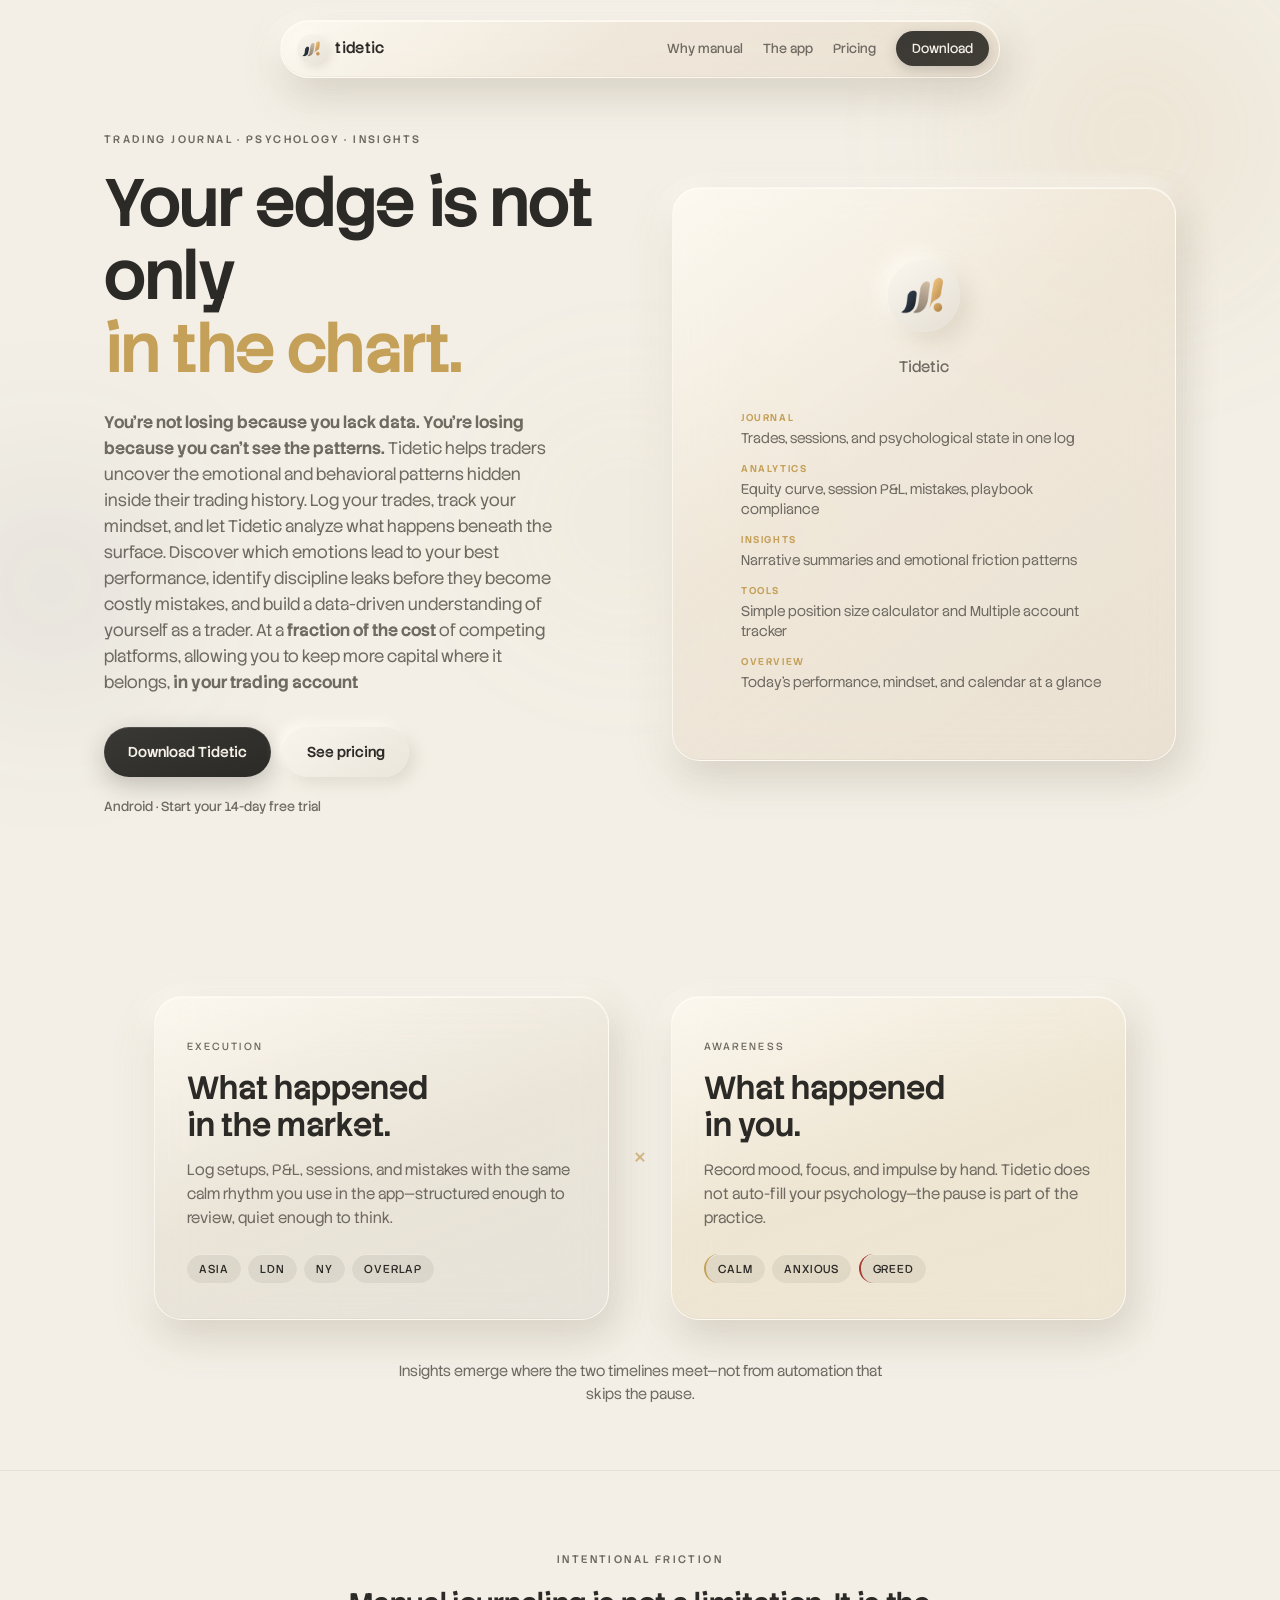
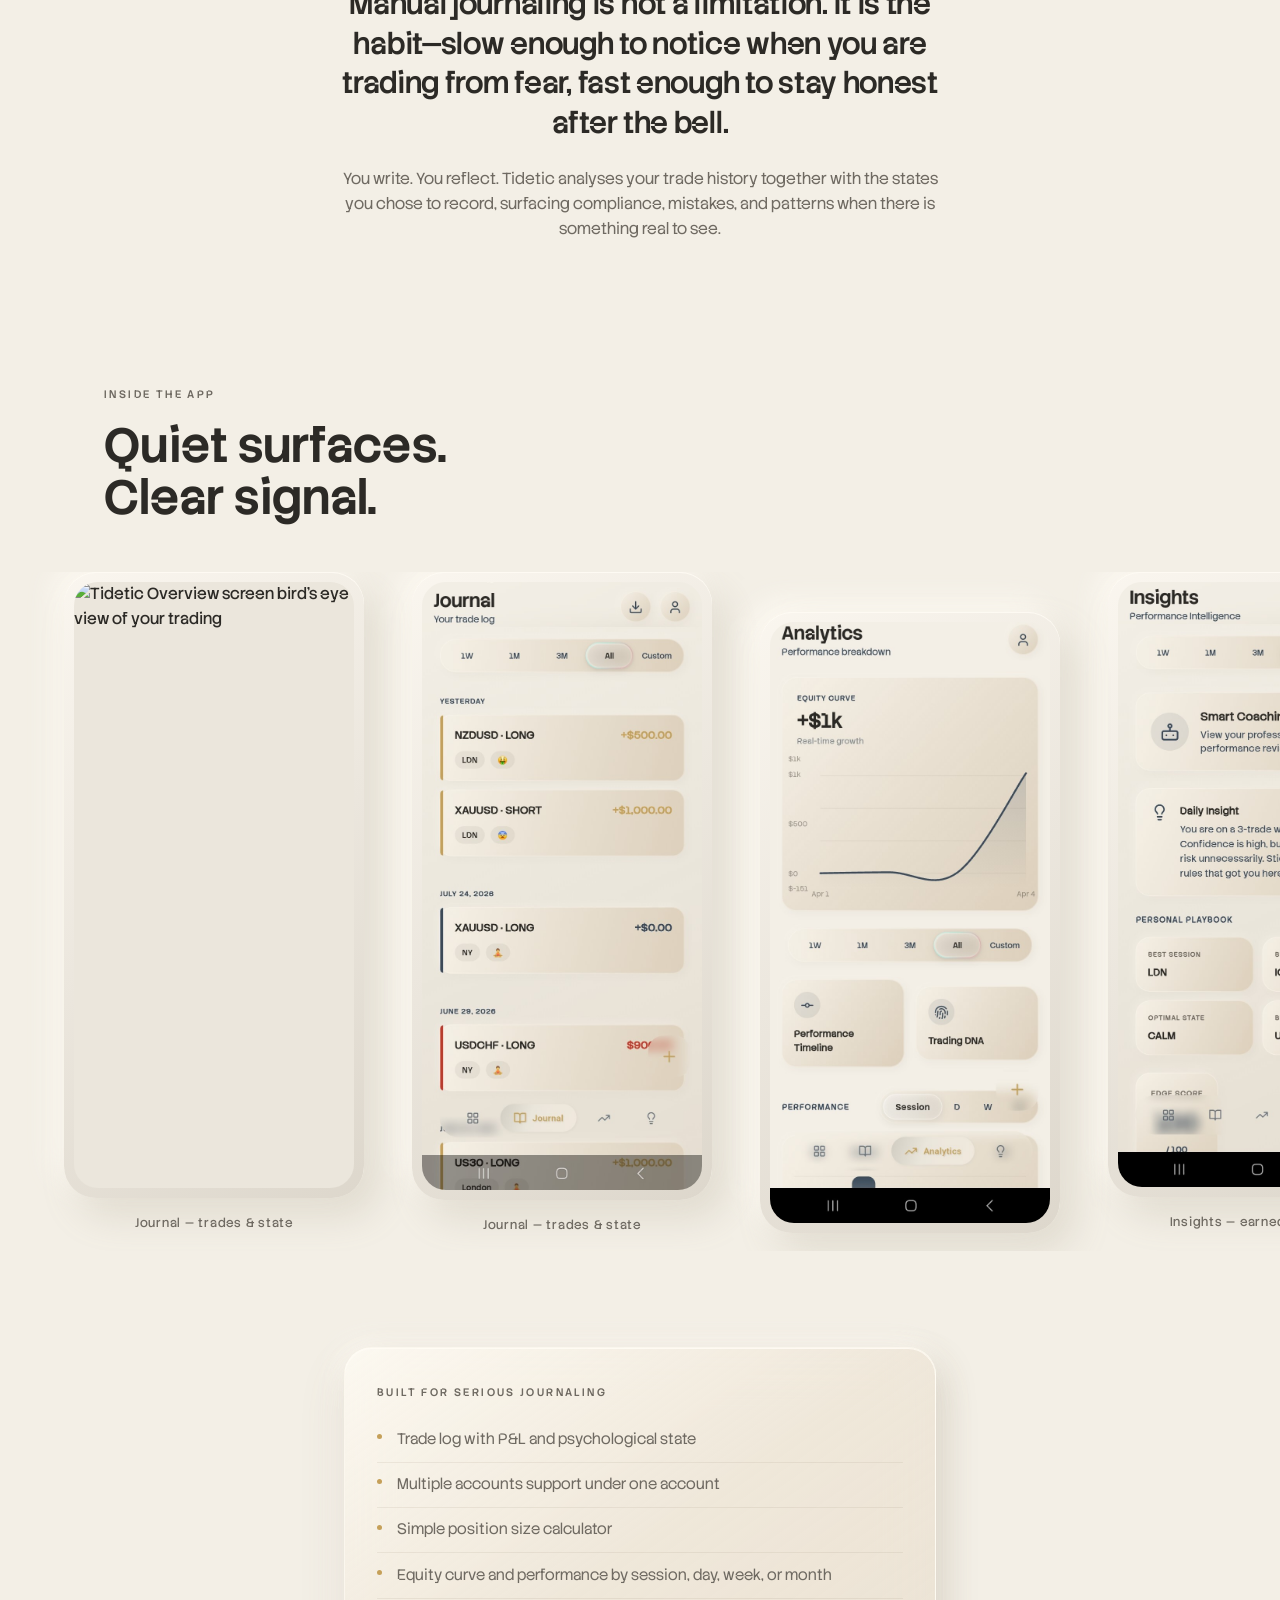
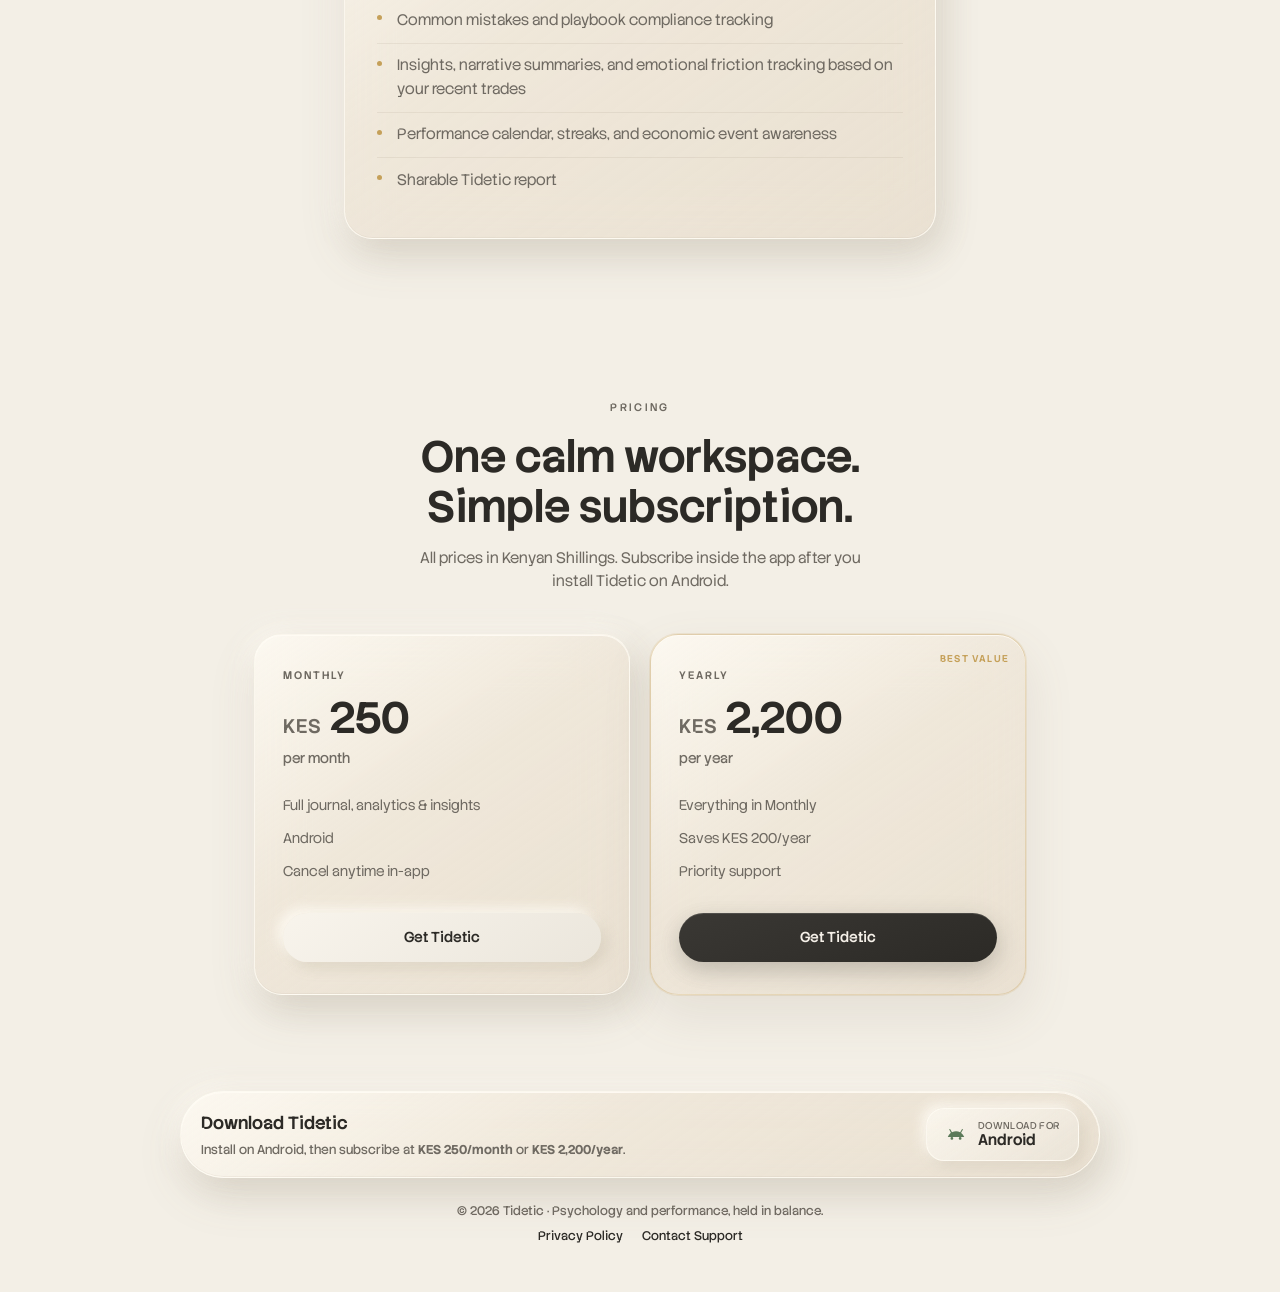
==== commit 143e1524: "Add overview image and caption to showcase Added a new device frame figure with an overview image an" ====
--- a/index.html
+++ b/index.html
@@ -142,6 +142,13 @@
         <h2>Quiet surfaces.<br />Clear signal.</h2>
       </header>
       <div class="showcase__stage">
+         <figure class="device-frame">
+          <div class="device-frame__bezel">
+            <img src="overview.jpg" alt="Tidetic Overview screen bird's eye view of your trading"
+              width="390" height="844" loading="lazy" />
+          </div>
+          <figcaption>Journal — trades &amp; state</figcaption>
+        </figure>
         <figure class="device-frame">
           <div class="device-frame__bezel">
             <img src="images/journal.jpg" alt="Tidetic Journal screen listing trades with psychological tags"
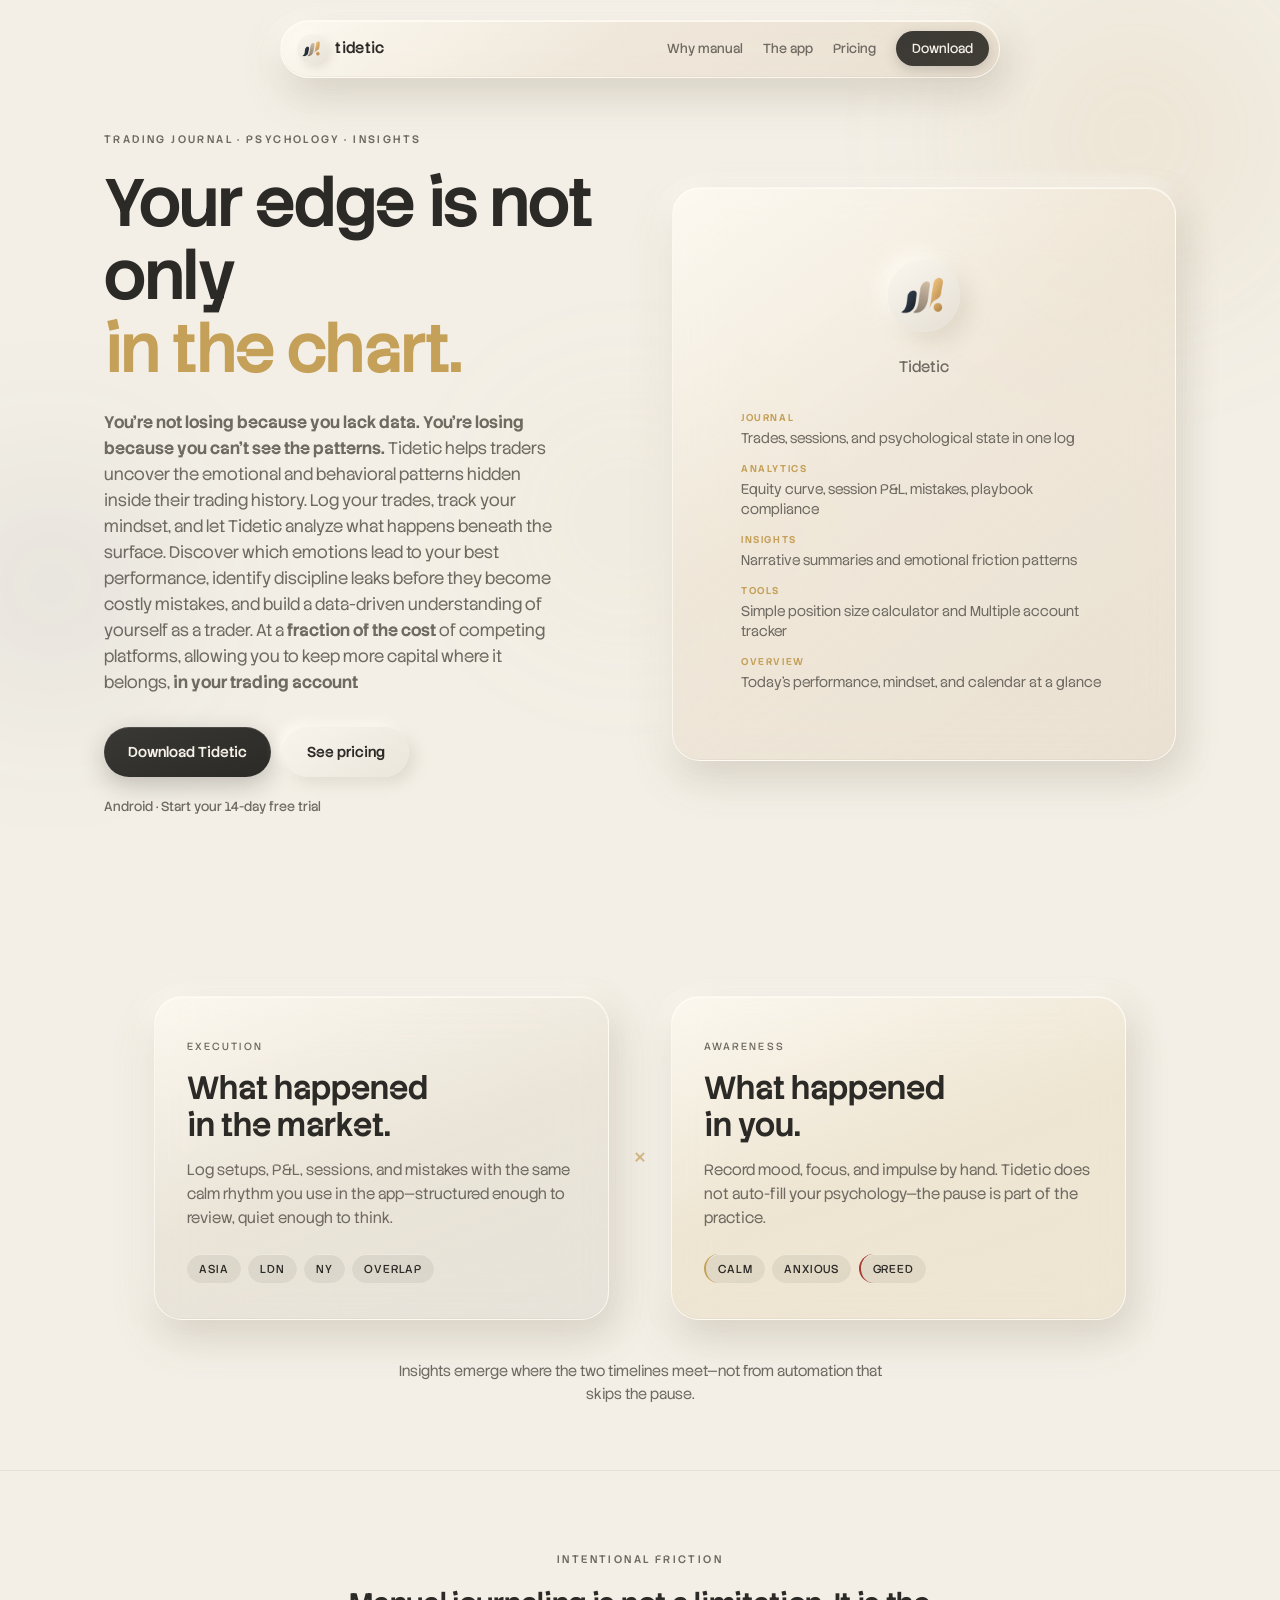
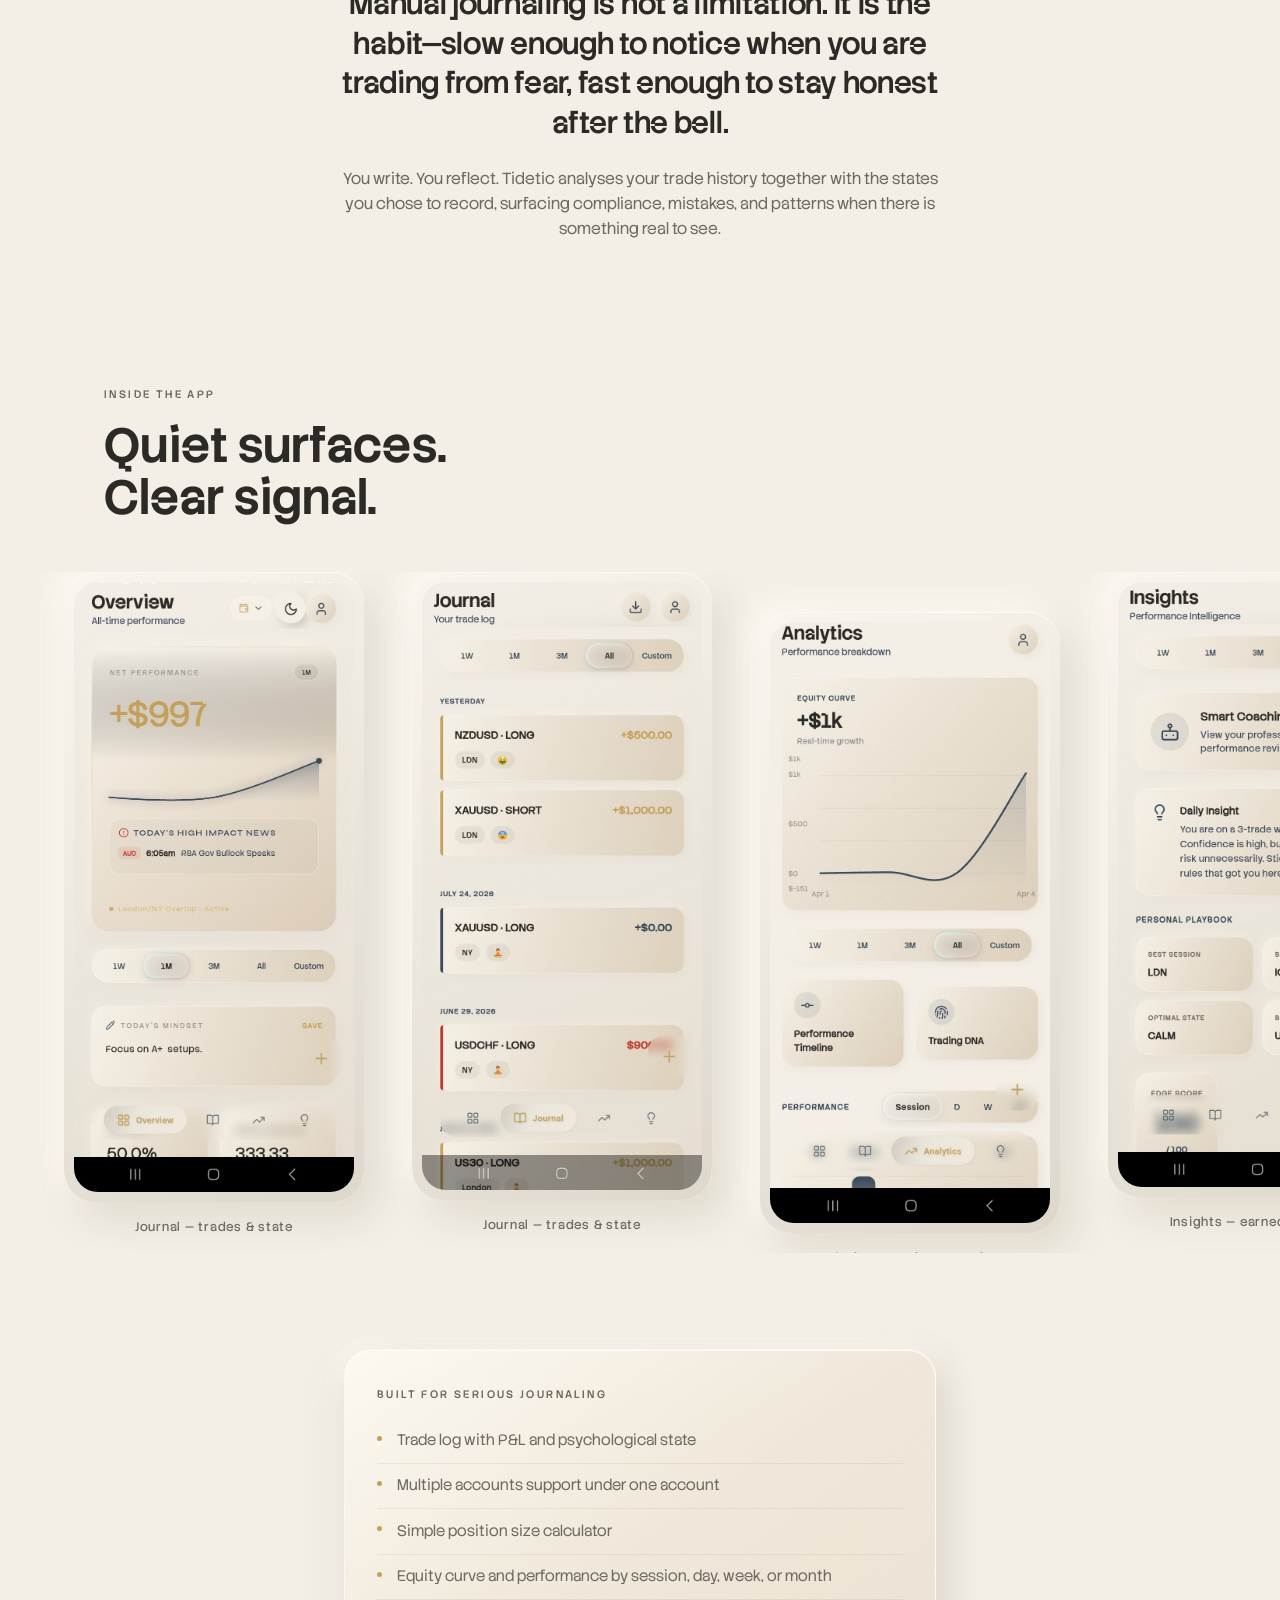
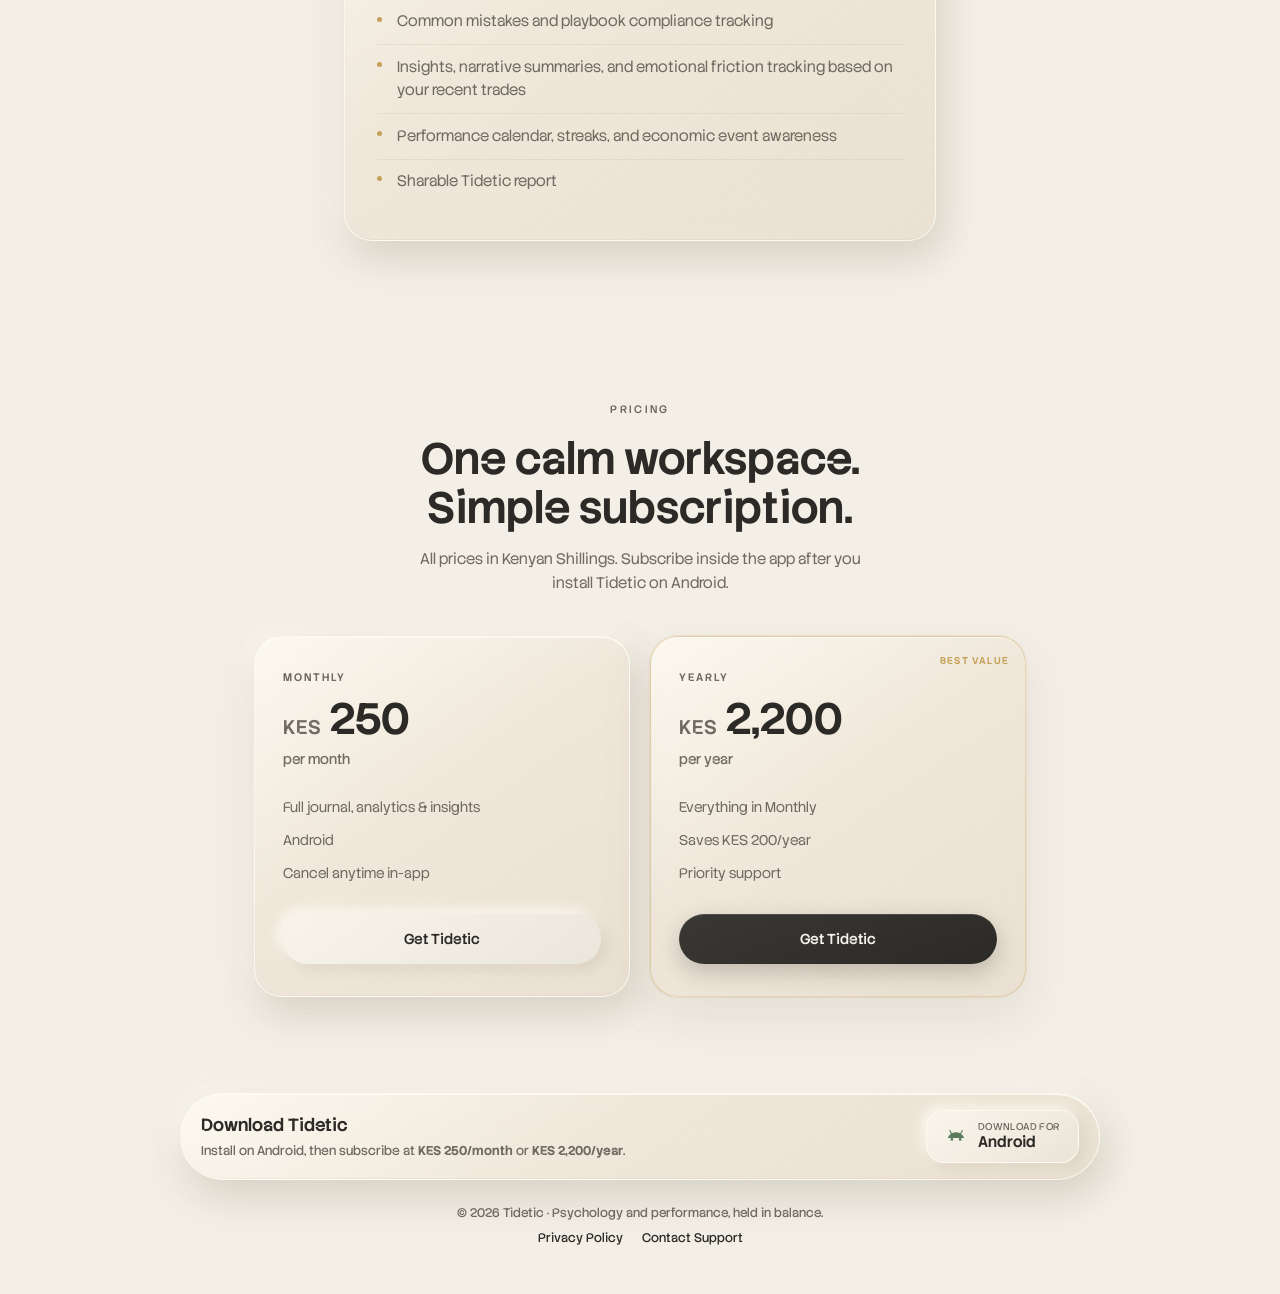
==== commit d4d352dd: "Update image source path in index.html" ====
--- a/index.html
+++ b/index.html
@@ -144,7 +144,7 @@
       <div class="showcase__stage">
          <figure class="device-frame">
           <div class="device-frame__bezel">
-            <img src="overview.jpg" alt="Tidetic Overview screen bird's eye view of your trading"
+            <img src="images/overview.jpg" alt="Tidetic Overview screen bird's eye view of your trading"
               width="390" height="844" loading="lazy" />
           </div>
           <figcaption>Journal — trades &amp; state</figcaption>
